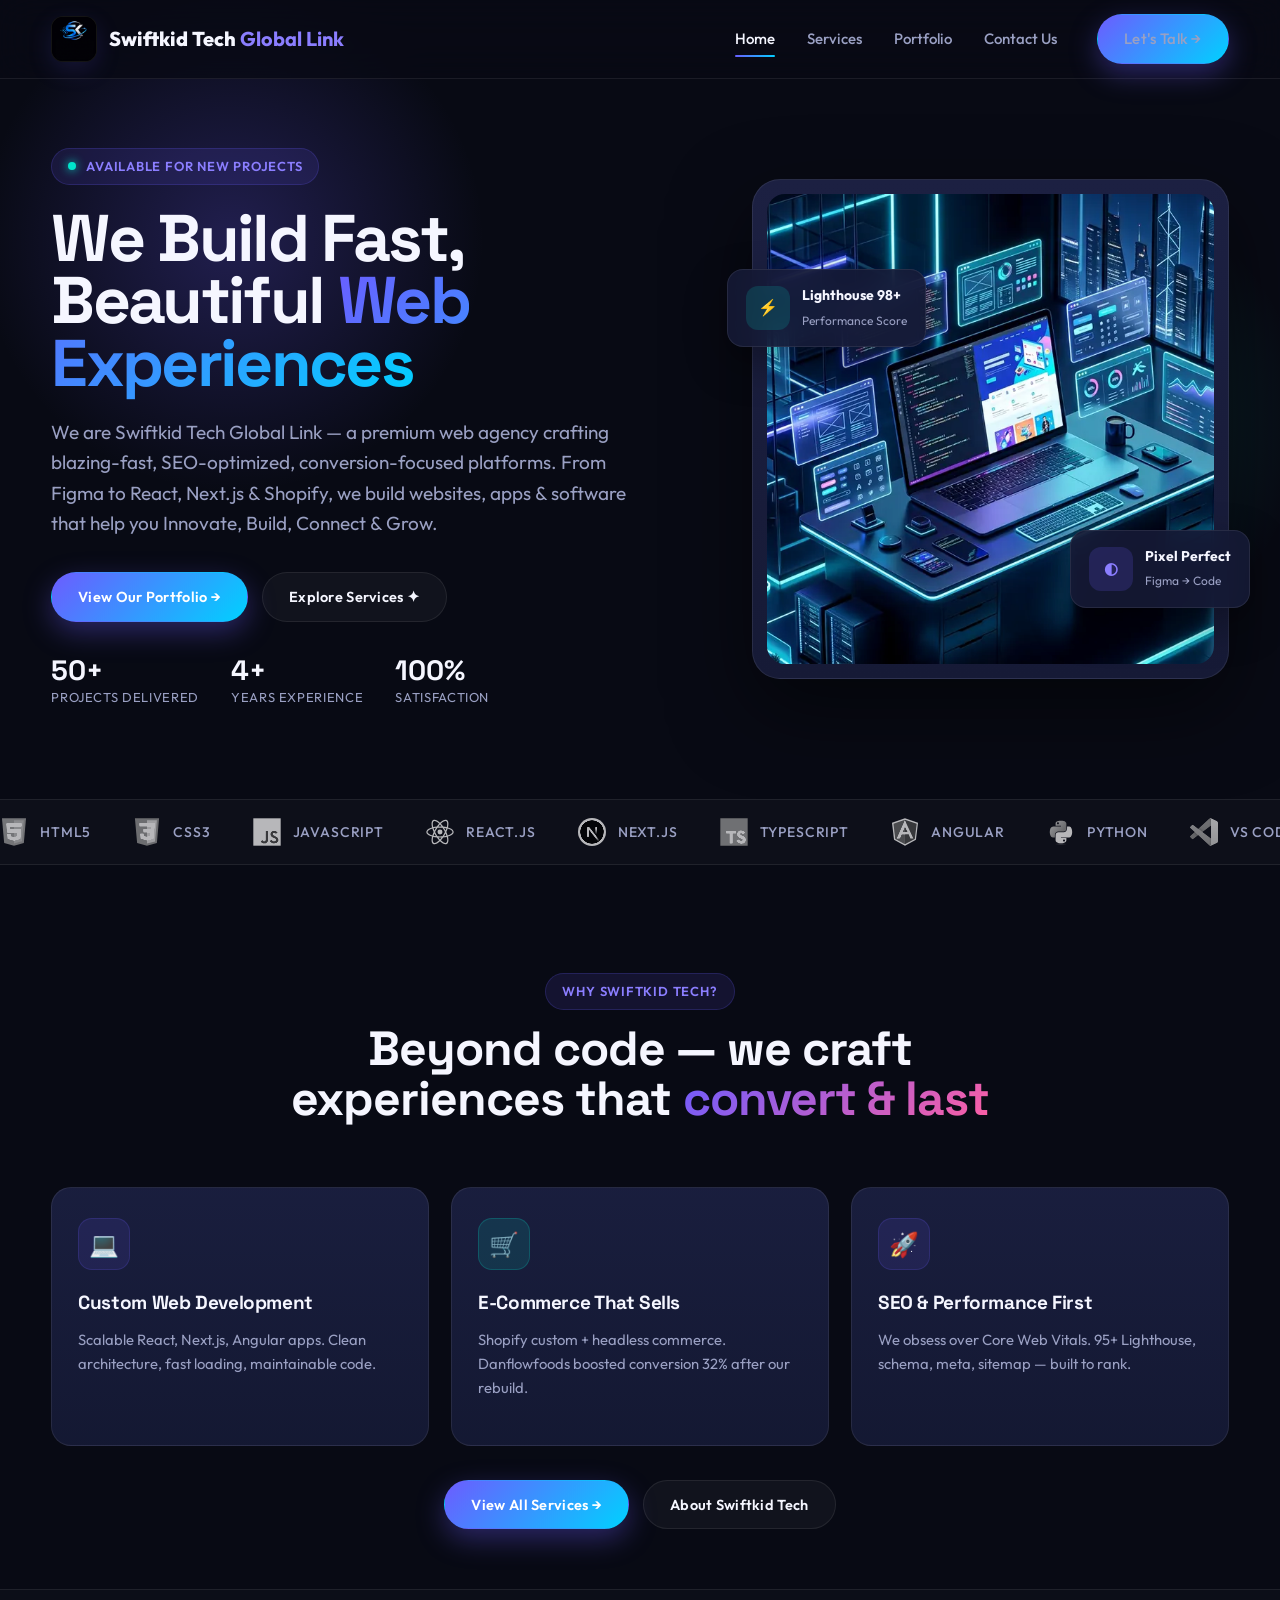
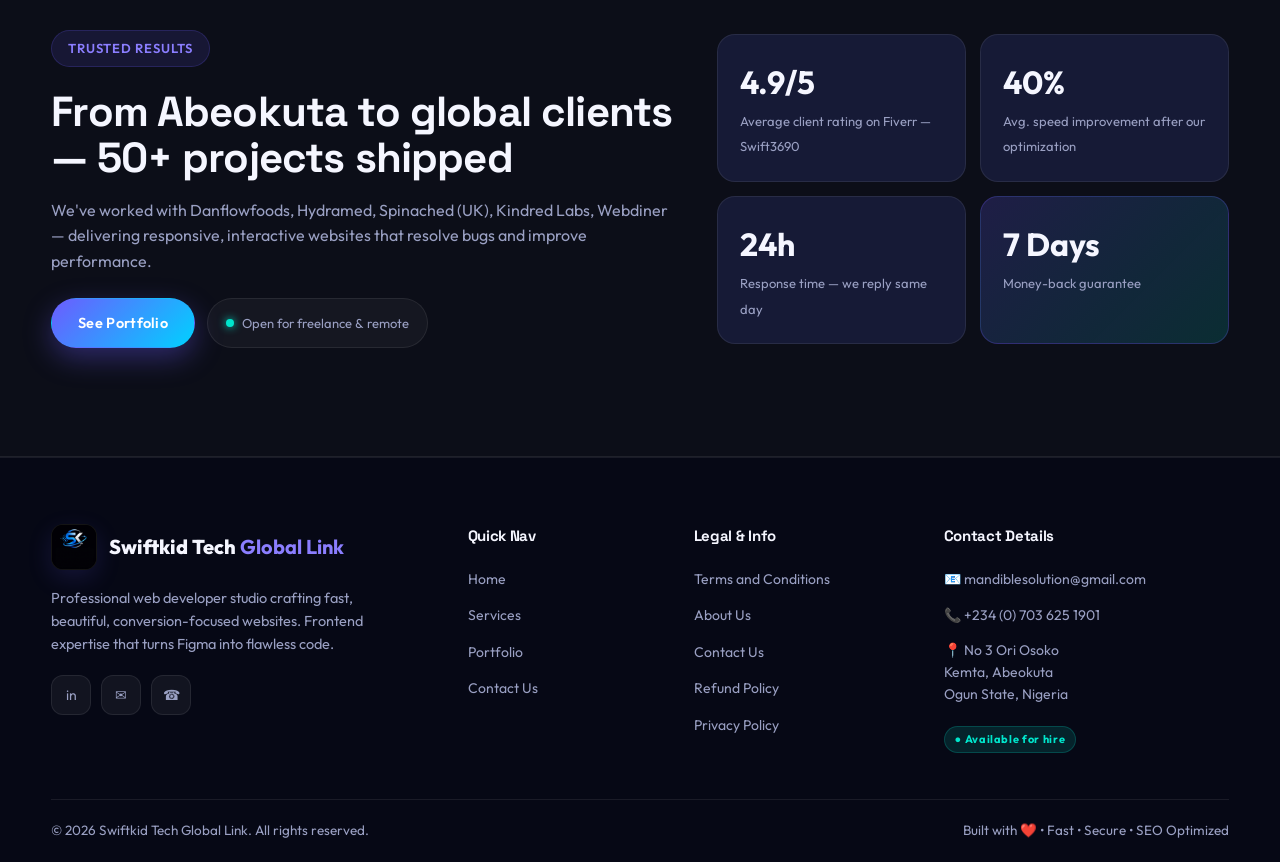
==== index.html @ a9706048 "Update index.html" ====
<!DOCTYPE html>
<html lang="en">
<head>
<meta charset="UTF-8">
<meta name="viewport" content="width=device-width, initial-scale=1.0">
<title>Swiftkid Tech Global Link | Professional Web Developer</title>
<link rel="icon" type="image/png" href="logo-icon.webp">
<meta name="description" content="Swiftkid Tech Global Link - Expert frontend development, responsive web apps, e-commerce solutions by Adeniyi Adeniran.">
<link rel="preconnect" href="https://fonts.googleapis.com">
<link rel="preconnect" href="https://fonts.gstatic.com" crossorigin>
<link href="https://fonts.googleapis.com/css2?family=Outfit:wght@300;400;500;600;700;800&family=Space+Grotesk:wght@400;500;600;700&display=swap" rel="stylesheet">
<link rel="stylesheet" href="style.css">
</head>
<body>
<header>
  <div class="container nav">
    <a class="logo" href="index.html">
      <div class="logo-mark"><img src="logo-icon.webp" alt="Swiftkid Tech Global Link"></div>
      <span>Swiftkid Tech <b>Global Link</b></span>
    </a>
    <nav class="nav-links" id="navLinks">
      <a href="index.html" class="active">Home</a>
      <a href="services.html">Services</a>
      <a href="portfolio.html">Portfolio</a>
      <a href="contact.html">Contact Us</a>
      <a href="contact.html" class="btn btn-primary" style="margin-left:8px">Let's Talk →</a>
    </nav>
    <button class="hamburger" id="hamburger">☰</button>
  </div>
</header>

<section class="hero" id="home">
  <div class="hero-bg"></div>
  <div class="container hero-grid">
    <div>
      <div class="eyebrow"><span class="eyebrow-dot"></span> Available for new projects</div>
      <h1>We Build Fast,<br>Beautiful <span class="gradient-text">Web Experiences</span></h1>
      <p class="lead">We are Swiftkid Tech Global Link — a premium web agency crafting blazing-fast, SEO-optimized, conversion-focused platforms. From Figma to React, Next.js & Shopify, we build websites, apps & software that help you Innovate, Build, Connect & Grow.</p>
      <div class="hero-actions">
        <a href="portfolio.html" class="btn btn-primary">View Our Portfolio →</a>
        <a href="services.html" class="btn btn-ghost">Explore Services ✦</a>
      </div>
      <div class="hero-stats">
        <div class="stat"><b>50+</b><span>Projects Delivered</span></div>
        <div class="stat"><b>4+</b><span>Years Experience</span></div>
        <div class="stat"><b>100%</b><span>Satisfaction</span></div>
      </div>
    </div>
    <div class="hero-visual">
      <div class="hero-card">
        <img src="hero-agency.webp" alt="Swiftkid Tech Global Link - Professional Web Development Agency">
        <div class="hero-float float-1">
          <div class="float-icon">⚡</div>
          <div><b style="display:block;font-size:14px">Lighthouse 98+</b><span style="font-size:12px;color:var(--muted)">Performance Score</span></div>
        </div>
        <div class="hero-float float-2">
          <div class="float-icon">◐</div>
          <div><b style="display:block;font-size:14px">Pixel Perfect</b><span style="font-size:12px;color:var(--muted)">Figma → Code</span></div>
        </div>
      </div>
    </div>
  </div>
</section>

<div class="tech-marquee">
  <div class="marquee-track">
    <div class="marquee-item"><img src="html5.svg"> HTML5</div>
    <div class="marquee-item"><img src="css3.svg"> CSS3</div>
    <div class="marquee-item"><img src="javascript.svg"> JavaScript</div>
    <div class="marquee-item"><img src="react.svg"> React.js</div>
    <div class="marquee-item"><img src="nextjs.svg" style="background:white;border-radius:50%;padding:2px"> Next.js</div>
    <div class="marquee-item"><img src="typescript.svg"> TypeScript</div>
    <div class="marquee-item"><img src="angular.svg"> Angular</div>
    <div class="marquee-item"><img src="python.svg"> Python</div>
    <div class="marquee-item"><img src="vscode.svg"> VS Code</div>
    <div class="marquee-item"><img src="shopify.svg"> Shopify</div>
    <!-- duplicate -->
    <div class="marquee-item"><img src="html5.svg"> HTML5</div>
    <div class="marquee-item"><img src="css3.svg"> CSS3</div>
    <div class="marquee-item"><img src="javascript.svg"> JavaScript</div>
    <div class="marquee-item"><img src="react.svg"> React.js</div>
    <div class="marquee-item"><img src="nextjs.svg" style="background:white;border-radius:50%;padding:2px"> Next.js</div>
  </div>
</div>

<section class="section" style="padding-bottom:60px">
  <div class="container">
    <div class="section-head">
      <div class="eyebrow">Why Swiftkid Tech?</div>
      <h2>Beyond code — we craft experiences that <span style="background:var(--gradient2);-webkit-background-clip:text;-webkit-text-fill-color:transparent">convert & last</span></h2>
    </div>
    <div class="grid-3">
      <div class="service-card">
        <div class="s-icon">💻</div>
        <h3>Custom Web Development</h3>
        <p>Scalable React, Next.js, Angular apps. Clean architecture, fast loading, maintainable code.</p>
      </div>
      <div class="service-card">
        <div class="s-icon" style="background:rgba(0,229,204,0.12);border-color:rgba(0,229,204,0.2)">🛒</div>
        <h3>E-Commerce That Sells</h3>
        <p>Shopify custom + headless commerce. Danflowfoods boosted conversion 32% after our rebuild.</p>
      </div>
      <div class="service-card">
        <div class="s-icon">🚀</div>
        <h3>SEO & Performance First</h3>
        <p>We obsess over Core Web Vitals. 95+ Lighthouse, schema, meta, sitemap — built to rank.</p>
      </div>
    </div>
    <div style="text-align:center;margin-top:34px;display:flex;gap:14px;justify-content:center;flex-wrap:wrap">
      <a href="services.html" class="btn btn-primary">View All Services →</a>
      <a href="about.html" class="btn btn-ghost">About Swiftkid Tech</a>
    </div>
  </div>
</section>

<section class="section" style="padding-top:40px;background:rgba(255,255,255,0.015);border-top:1px solid var(--border);border-bottom:1px solid var(--border)">
  <div class="container" style="display:grid;grid-template-columns:1.1fr .9fr;gap:40px;align-items:center">
    <div>
      <div class="eyebrow">Trusted Results</div>
      <h2 style="font-size:clamp(28px,4vw,42px);line-height:1.1;margin-bottom:16px">From Abeokuta to global clients — 50+ projects shipped</h2>
      <p style="color:var(--muted);margin-bottom:24px">We've worked with Danflowfoods, Hydramed, Spinached (UK), Kindred Labs, Webdiner — delivering responsive, interactive websites that resolve bugs and improve performance.</p>
      <div style="display:flex;gap:12px;flex-wrap:wrap">
        <a href="portfolio.html" class="btn btn-primary">See Portfolio</a>
        <span style="display:inline-flex;align-items:center;gap:8px;padding:10px 18px;border-radius:100px;background:rgba(255,255,255,0.04);border:1px solid var(--border);color:var(--muted);font-size:13px"><span style="width:8px;height:8px;background:var(--accent);border-radius:50%;box-shadow:0 0 8px var(--accent)"></span> Open for freelance & remote</span>
      </div>
    </div>
    <div style="display:grid;grid-template-columns:1fr 1fr;gap:14px">
      <div style="background:var(--card);border:1px solid var(--border);border-radius:18px;padding:22px"><b style="font-size:32px;display:block">4.9/5</b><span style="color:var(--muted);font-size:13px">Average client rating on Fiverr — Swift3690</span></div>
      <div style="background:var(--card);border:1px solid var(--border);border-radius:18px;padding:22px"><b style="font-size:32px;display:block">40%</b><span style="color:var(--muted);font-size:13px">Avg. speed improvement after our optimization</span></div>
      <div style="background:var(--card);border:1px solid var(--border);border-radius:18px;padding:22px"><b style="font-size:32px;display:block">24h</b><span style="color:var(--muted);font-size:13px">Response time — we reply same day</span></div>
      <div style="background:linear-gradient(135deg, rgba(108,92,255,0.2), rgba(0,229,204,0.15));border:1px solid rgba(108,92,255,0.25);border-radius:18px;padding:22px"><b style="font-size:32px;display:block">7 Days</b><span style="color:var(--muted);font-size:13px">Money-back guarantee</span></div>
    </div>
  </div>
</section>

<footer>
  <div class="container">
    <div class="footer-grid">
      <div class="footer-brand">
        <a class="logo" href="index.html"><div class="logo-mark"><img src="logo-icon.webp" alt="Swiftkid Tech Global Link"></div><span>Swiftkid Tech <b>Global Link</b></span></a>
        <p>Professional web developer studio crafting fast, beautiful, conversion-focused websites. Frontend expertise that turns Figma into flawless code.</p>
        <div class="socials">
          <a href="https://www.linkedin.com/in/adeniyi-adeniran-6919631b5/" target="_blank">in</a>
          <a href="mailto:mandiblesolution@gmail.com">✉</a>
          <a href="tel:+2347036251901">☎</a>
        </div>
      </div>
      <div class="footer-col">
        <h4>Quick Nav</h4>
        <ul>
          <li><a href="index.html">Home</a></li>
          <li><a href="services.html">Services</a></li>
          <li><a href="portfolio.html">Portfolio</a></li>
          <li><a href="contact.html">Contact Us</a></li>
        </ul>
      </div>
      <div class="footer-col">
        <h4>Legal & Info</h4>
        <ul>
          <li><a href="terms.html">Terms and Conditions</a></li>
          <li><a href="about.html">About Us</a></li>
          <li><a href="contact.html">Contact Us</a></li>
          <li><a href="refund.html">Refund Policy</a></li>
          <li><a href="privacy.html">Privacy Policy</a></li>
        </ul>
      </div>
      <div class="footer-col">
        <h4>Contact Details</h4>
        <ul>
          <li><a href="mailto:mandiblesolution@gmail.com">📧 mandiblesolution@gmail.com</a></li>
          <li><a href="tel:+2347036251901">📞 +234 (0) 703 625 1901</a></li>
          <li style="color:var(--muted);font-size:14px">📍 No 3 Ori Osoko<br>Kemta, Abeokuta<br>Ogun State, Nigeria</li>
          <li style="margin-top:8px"><span class="badge-live">● Available for hire</span></li>
        </ul>
      </div>
    </div>
    <div class="footer-bottom">
      <span>© 2026 Swiftkid Tech Global Link. All rights reserved.</span>
      <span>Built with ❤️ • Fast • Secure • SEO Optimized</span>
    </div>
  </div>
</footer>

<script>
const hamburger=document.getElementById('hamburger');const navLinks=document.getElementById('navLinks');
hamburger.addEventListener('click',()=>navLinks.classList.toggle('open'));
document.querySelectorAll('.nav-links a').forEach(a=>a.addEventListener('click',()=>navLinks.classList.remove('open')));
</script>
</body>
</html>
---- style.css ----
:root{
  --bg:#080a14;
  --bg2:#0f1226;
  --card:#161a36;
  --card2:#1c2042;
  --primary:#6c5cff;
  --primary2:#8b7eff;
  --accent:#00e5cc;
  --accent2:#00d1ff;
  --text:#f5f6ff;
  --muted:#9aa0c3;
  --border:rgba(255,255,255,0.08);
  --gradient: linear-gradient(135deg, var(--primary) 0%, var(--accent2) 100%);
  --gradient2: linear-gradient(135deg, #6c5cff 0%, #ff5fa2 100%);
}
*{margin:0;padding:0;box-sizing:border-box}
html{scroll-behavior:smooth}
body{
  font-family:'Outfit',sans-serif;
  background:var(--bg);
  color:var(--text);
  line-height:1.6;
  overflow-x:hidden;
}
h1,h2,h3,h4{font-family:'Space Grotesk',sans-serif; letter-spacing:-0.02em}
a{color:inherit;text-decoration:none}
img{max-width:100%;display:block}
.container{width:92%;max-width:1240px;margin:0 auto}

header{
  position:fixed;top:0;left:0;right:0;z-index:999;
  background:rgba(8,10,20,0.75);
  backdrop-filter: blur(18px);
  border-bottom:1px solid var(--border);
}
.nav{display:flex;align-items:center;justify-content:space-between;height:78px;}
.logo{display:flex;align-items:center;gap:12px;font-weight:800;font-size:1.25rem;}
.logo-mark{
  width:46px;height:46px;border-radius:12px;
  background:#000;overflow:hidden;display:grid;place-items:center;
  border:1px solid rgba(255,255,255,0.08);box-shadow:0 8px 24px rgba(108,92,255,0.15);
  flex-shrink:0;
}
.logo-mark img{width:100%;height:100%;object-fit:cover;object-position:center;}
.logo span b{color:var(--primary2)}
.nav-links{display:flex;gap:32px;align-items:center}
.nav-links a{font-weight:500;color:var(--muted);transition:.25s;position:relative;font-size:15px}
.nav-links a:after{content:'';position:absolute;left:0;bottom:-6px;width:0;height:2px;background:var(--gradient);transition:.3s;border-radius:2px}
.nav-links a:hover, .nav-links a.active{color:var(--text)}
.nav-links a:hover:after, .nav-links a.active:after{width:100%}
.btn{padding:12px 26px;border-radius:100px;font-weight:600;font-size:14.5px;letter-spacing:.02em;transition:.3s;display:inline-flex;align-items:center;gap:8px;border:1px solid transparent;cursor:pointer;}
.btn-primary{background:var(--gradient);color:white;box-shadow:0 10px 28px rgba(108,92,255,.35)}
.btn-primary:hover{transform:translateY(-2px);box-shadow:0 14px 36px rgba(108,92,255,.5)}
.btn-ghost{border-color:var(--border);background:rgba(255,255,255,0.04);color:var(--text)}
.btn-ghost:hover{background:rgba(255,255,255,0.08);transform:translateY(-2px)}
.hamburger{display:none;width:44px;height:44px;border-radius:12px;border:1px solid var(--border);background:rgba(255,255,255,0.05);place-items:center;cursor:pointer;color:white}

.hero{padding:148px 0 90px;position:relative;overflow:hidden}
.hero-bg{position:absolute;inset:0;z-index:-1;}
.hero-bg::before{content:'';position:absolute;width:720px;height:720px;left:-10%;top:-15%;background: radial-gradient(50% 50% at 50% 50%, rgba(108,92,255,0.25) 0%, rgba(108,92,255,0) 70%);}
.hero-bg::after{content:'';position:absolute;width:680px;height:680px;right:-10%;top:10%;background: radial-gradient(50% 50% at 50% 50%, rgba(0,229,204,0.18) 0%, rgba(0,229,204,0) 70%);}
.hero-grid{display:grid;grid-template-columns:1.15fr .85fr;gap:56px;align-items:center}
.eyebrow{display:inline-flex;align-items:center;gap:10px;padding:7px 16px;border-radius:100px;background:rgba(108,92,255,0.12);border:1px solid rgba(108,92,255,0.2);color:var(--primary2);font-size:13px;font-weight:600;letter-spacing:.06em;text-transform:uppercase;margin-bottom:22px}
.eyebrow-dot{width:8px;height:8px;border-radius:50%;background:var(--accent);box-shadow:0 0 10px var(--accent);animation:pulse 2s infinite}
@keyframes pulse{0%,100%{opacity:1}50%{opacity:.5}}
.hero h1{font-size: clamp(36px, 5.2vw, 66px);line-height:0.95;font-weight:800;letter-spacing:-0.04em;margin-bottom:22px}
.hero h1 span.gradient-text{background:var(--gradient);-webkit-background-clip:text;-webkit-text-fill-color:transparent;background-clip:text}
.hero p.lead{font-size: clamp(16px, 1.6vw, 19px);color:var(--muted);max-width:580px;margin-bottom:34px}
.hero-actions{display:flex;gap:14px;flex-wrap:wrap;margin-bottom:34px}
.hero-stats{display:flex;gap:32px;margin-top:10px}
.stat b{font-size:28px;display:block;font-family:'Space Grotesk';line-height:1}
.stat span{font-size:13px;color:var(--muted);letter-spacing:.05em;text-transform:uppercase}
.hero-visual{position:relative}
.hero-card{background: linear-gradient(180deg, var(--card2) 0%, var(--card) 100%);border:1px solid var(--border);border-radius:28px;padding:14px;position:relative;box-shadow:0 30px 80px rgba(0,0,0,0.5);}
.hero-card img{border-radius:18px;width:100%;height:470px;object-fit:cover;object-position:top}
.hero-float{position:absolute;background:rgba(22,26,54,0.9);backdrop-filter:blur(12px);border:1px solid var(--border);border-radius:16px;padding:14px 18px;display:flex;align-items:center;gap:12px;box-shadow:0 16px 40px rgba(0,0,0,0.35)}
.float-1{top:18%;left:-26px}
.float-2{bottom:14%;right:-22px}
.float-icon{width:44px;height:44px;border-radius:12px;display:grid;place-items:center;font-weight:700}
.float-1 .float-icon{background:rgba(0,229,204,0.15);color:var(--accent)}
.float-2 .float-icon{background:rgba(108,92,255,0.18);color:var(--primary2)}

.tech-marquee{border-top:1px solid var(--border);border-bottom:1px solid var(--border);background:rgba(255,255,255,0.02);padding:18px 0;overflow:hidden}
.marquee-track{display:flex;gap:42px;animation:marquee 28s linear infinite;white-space:nowrap;width:max-content}
.marquee-item{display:flex;align-items:center;gap:12px;color:var(--muted);font-weight:500;font-size:14px;letter-spacing:.06em;text-transform:uppercase}
.marquee-item img{width:28px;height:28px;object-fit:contain;filter:grayscale(1) brightness(1.5);opacity:.7}
@keyframes marquee{from{transform:translateX(0)}to{transform:translateX(-50%)}}

.section{padding:108px 0;position:relative}
.section-head{text-align:center;max-width:720px;margin:0 auto 62px}
.section-head .eyebrow{margin-bottom:14px}
.section-head h2{font-size:clamp(32px,4vw,48px);line-height:1.05;margin-bottom:16px}
.section-head p{color:var(--muted);font-size:17px}
.grid-3{display:grid;grid-template-columns:repeat(3,1fr);gap:22px}
.grid-2{display:grid;grid-template-columns:repeat(2,1fr);gap:26px}

.service-card{background: linear-gradient(180deg, rgba(28,32,66,0.9) 0%, rgba(22,26,54,0.9) 100%);border:1px solid var(--border);border-radius:20px;padding:30px 26px;transition:.35s;position:relative;overflow:hidden}
.service-card::before{content:'';position:absolute;top:0;left:0;right:0;height:1px;background:linear-gradient(90deg, transparent, rgba(108,92,255,0.4), transparent);opacity:0;transition:.35s}
.service-card:hover{transform:translateY(-6px);border-color:rgba(108,92,255,0.25);box-shadow:0 20px 50px rgba(0,0,0,0.3)}
.service-card:hover::before{opacity:1}
.s-icon{width:52px;height:52px;border-radius:14px;display:grid;place-items:center;margin-bottom:18px;font-size:24px;background:rgba(108,92,255,0.12);border:1px solid rgba(108,92,255,0.18)}
.service-card h3{font-size:19px;margin-bottom:10px}
.service-card p{color:var(--muted);font-size:14.8px;margin-bottom:16px}
.service-card ul{list-style:none;display:flex;flex-direction:column;gap:8px}
.service-card ul li{font-size:13.5px;color:var(--muted);display:flex;gap:8px;align-items:center}
.service-card ul li::before{content:'✓';color:var(--accent);font-weight:700;font-size:12px}

.about-grid{display:grid;grid-template-columns:.9fr 1.1fr;gap:60px;align-items:start}
.about-visual{position:sticky;top:110px}
.about-img-card{background:var(--card);border:1px solid var(--border);border-radius:24px;padding:12px}
.about-img-card img{border-radius:16px;height:520px;object-fit:cover;width:100%}
.skills{display:flex;flex-wrap:wrap;gap:10px;margin-top:22px}
.skill-pill{padding:10px 16px;border-radius:100px;background:rgba(255,255,255,0.04);border:1px solid var(--border);font-size:13px;font-weight:500;display:flex;gap:8px;align-items:center;color:var(--muted)}
.skill-pill b{width:6px;height:6px;border-radius:50%;background:var(--primary2);display:inline-block}
.timeline{position:relative;padding-left:28px;border-left:1px dashed rgba(255,255,255,0.12);display:flex;flex-direction:column;gap:34px}
.t-node{position:relative}
.t-node::before{content:'';position:absolute;left:-33.5px;top:4px;width:11px;height:11px;border-radius:50%;background:var(--primary);box-shadow:0 0 0 6px rgba(108,92,255,0.15)}
.t-card{background:rgba(255,255,255,0.03);border:1px solid var(--border);border-radius:18px;padding:22px 24px;transition:.3s}
.t-card:hover{background:rgba(255,255,255,0.05);border-color:rgba(108,92,255,0.2)}
.t-top{display:flex;justify-content:space-between;align-items:start;gap:12px;margin-bottom:10px;flex-wrap:wrap}
.t-top h4{font-size:17px}
.t-meta{font-size:13px;color:var(--muted)}
.t-card p{font-size:14.5px;color:var(--muted)}

.portfolio-grid{display:grid;grid-template-columns:repeat(3,1fr);gap:20px}
.p-card{border-radius:20px;overflow:hidden;border:1px solid var(--border);background:var(--card);transition:.4s;position:relative}
.p-card:hover{transform:translateY(-8px);border-color:rgba(108,92,255,0.25);box-shadow:0 24px 60px rgba(0,0,0,0.4)}
.p-thumb{height:220px;overflow:hidden;background:#0c0e1f;position:relative}
.p-thumb img{width:100%;height:100%;object-fit:cover;transition:.6s}
.p-card:hover .p-thumb img{transform:scale(1.08)}
.p-overlay{position:absolute;inset:0;background:linear-gradient(0deg, rgba(8,10,20,0.85) 0%, rgba(8,10,20,0) 60%);opacity:0;transition:.3s}
.p-card:hover .p-overlay{opacity:1}
.p-body{padding:18px 20px}
.p-body h3{font-size:17px;margin-bottom:6px}
.p-body span{font-size:13px;color:var(--muted)}
.p-tag{position:absolute;top:14px;left:14px;padding:6px 12px;border-radius:100px;background:rgba(8,10,20,0.75);backdrop-filter:blur(8px);border:1px solid var(--border);font-size:11px;font-weight:600;letter-spacing:.06em;text-transform:uppercase;color:var(--muted)}

.contact-grid{display:grid;grid-template-columns:.95fr 1.05fr;gap:38px}
.contact-info{display:flex;flex-direction:column;gap:18px}
.c-item{background:rgba(255,255,255,0.03);border:1px solid var(--border);border-radius:18px;padding:20px 22px;display:flex;gap:16px;align-items:flex-start;transition:.3s}
.c-item:hover{background:rgba(255,255,255,0.05)}
.c-icon{width:46px;height:46px;border-radius:12px;background:rgba(108,92,255,0.14);display:grid;place-items:center;flex-shrink:0;color:var(--primary2);font-size:18px}
.c-item h4{font-size:15px;margin-bottom:4px}
.c-item p, .c-item a{font-size:14px;color:var(--muted)}
.form-card{background:linear-gradient(180deg, var(--card2), var(--card));border:1px solid var(--border);border-radius:22px;padding:28px}
.form-row{display:grid;grid-template-columns:1fr 1fr;gap:14px;margin-bottom:14px}
.form-group{margin-bottom:14px}
.form-group label{font-size:13px;color:var(--muted);margin-bottom:8px;display:block;font-weight:500;letter-spacing:.02em}
.input{width:100%;padding:14px 16px;border-radius:12px;background:rgba(8,10,20,0.7);border:1px solid var(--border);color:var(--text);font-family:inherit;font-size:14.5px;outline:none;transition:.25s}
.input:focus{border-color:rgba(108,92,255,0.5);box-shadow:0 0 0 4px rgba(108,92,255,0.12)}
textarea.input{min-height:128px;resize:vertical}

footer{background:#060815;border-top:1px solid var(--border);padding-top:66px}
.footer-grid{display:grid;grid-template-columns:1.6fr .8fr .9fr 1.2fr;gap:36px;padding-bottom:46px}
.footer-brand .logo{margin-bottom:16px}
.footer-brand p{color:var(--muted);font-size:14.5px;max-width:340px;margin-bottom:20px}
.socials{display:flex;gap:10px}
.socials a{width:40px;height:40px;border-radius:12px;background:rgba(255,255,255,0.05);border:1px solid var(--border);display:grid;place-items:center;transition:.25s;font-size:14px;color:var(--muted)}
.socials a:hover{background:var(--primary);color:white;border-color:var(--primary);transform:translateY(-2px)}
.footer-col h4{font-size:15px;margin-bottom:18px}
.footer-col ul{list-style:none;display:flex;flex-direction:column;gap:11px}
.footer-col ul li a{color:var(--muted);font-size:14px;transition:.2s}
.footer-col ul li a:hover{color:var(--text);padding-left:4px}
.footer-bottom{border-top:1px solid var(--border);padding:20px 0;display:flex;justify-content:space-between;gap:16px;flex-wrap:wrap;color:var(--muted);font-size:13.5px}

.policy-section{background:rgba(255,255,255,0.02);border:1px solid var(--border);border-radius:20px;padding:34px 28px;margin-bottom:22px}
.policy-section h3{font-size:22px;margin-bottom:14px}
.policy-section h4{font-size:16px;margin:18px 0 8px;color:var(--text)}
.policy-section p, .policy-section li{font-size:14.5px;color:var(--muted);line-height:1.75}
.policy-section ul{padding-left:18px;margin:10px 0}
.page-hero{padding:150px 0 60px;text-align:center;position:relative;overflow:hidden}
.page-hero h1{font-size:clamp(32px,5vw,54px);line-height:1.05;margin-bottom:14px}
.page-hero p{color:var(--muted);max-width:640px;margin:0 auto;font-size:17px}

@media(max-width:1024px){
  .hero-grid, .about-grid, .contact-grid{grid-template-columns:1fr;gap:40px}
  .footer-grid{grid-template-columns:1fr 1fr;gap:30px}
  .grid-3, .portfolio-grid{grid-template-columns:repeat(2,1fr)}
  .hero-visual{max-width:560px;margin:0 auto}
  .float-1{left:0} .float-2{right:0}
  .about-visual{position:static}
}
@media(max-width:720px){
  .nav-links{position:fixed;top:78px;right:0;left:0;background:rgba(8,10,20,0.96);backdrop-filter:blur(20px);border-bottom:1px solid var(--border);flex-direction:column;padding:24px 5% 28px;gap:18px;transform:translateY(-110%);opacity:0;pointer-events:none;transition:.4s}
  .nav-links.open{transform:translateY(0);opacity:1;pointer-events:auto}
  .hamburger{display:grid}
  .hero{padding:116px 0 60px}
  .hero-stats{gap:18px}
  .grid-3, .grid-2, .portfolio-grid, .form-row, .footer-grid{grid-template-columns:1fr}
  .section{padding:76px 0}
  .hero-card img{height:380px}
  .about-img-card img{height:400px}
}
.badge-live{display:inline-flex;align-items:center;gap:6px;padding:4px 10px;border-radius:100px;background:rgba(0,229,204,0.12);border:1px solid rgba(0,229,204,0.2);font-size:11px;font-weight:700;letter-spacing:.06em;color:var(--accent)}
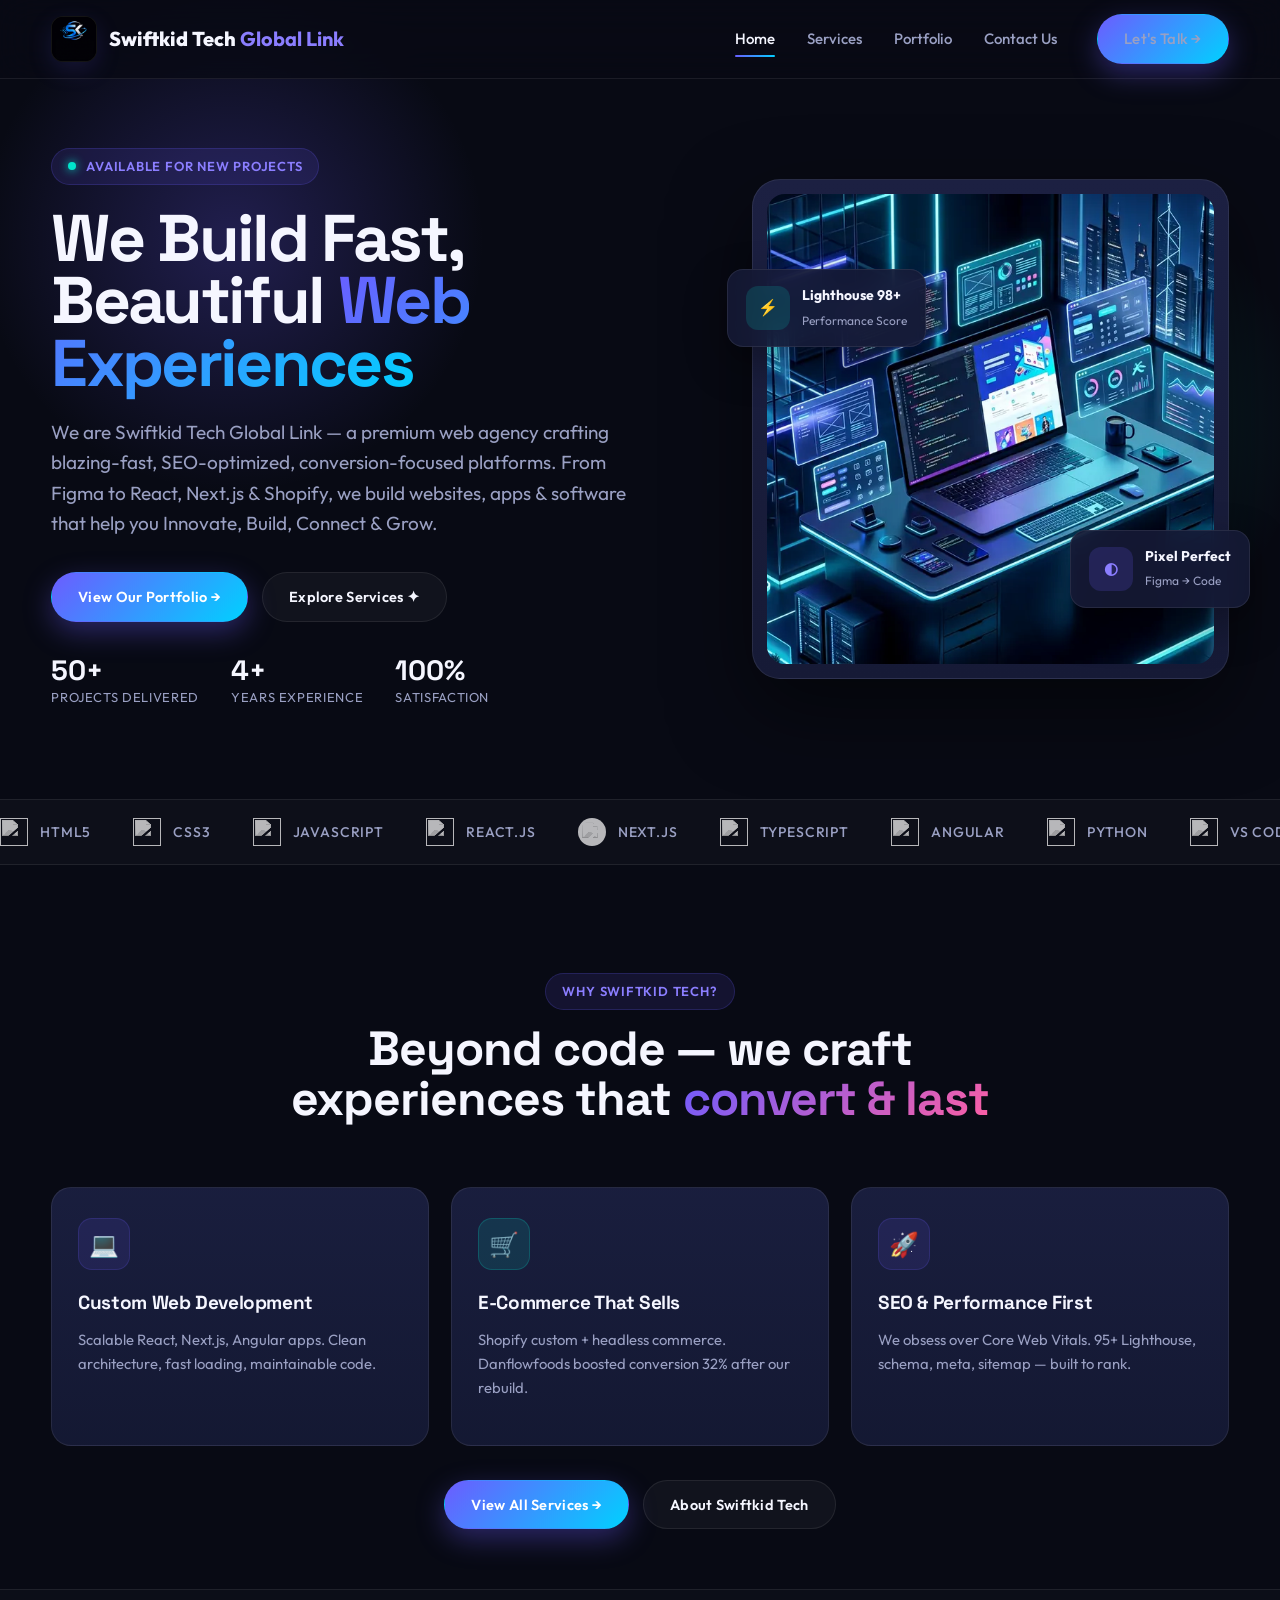
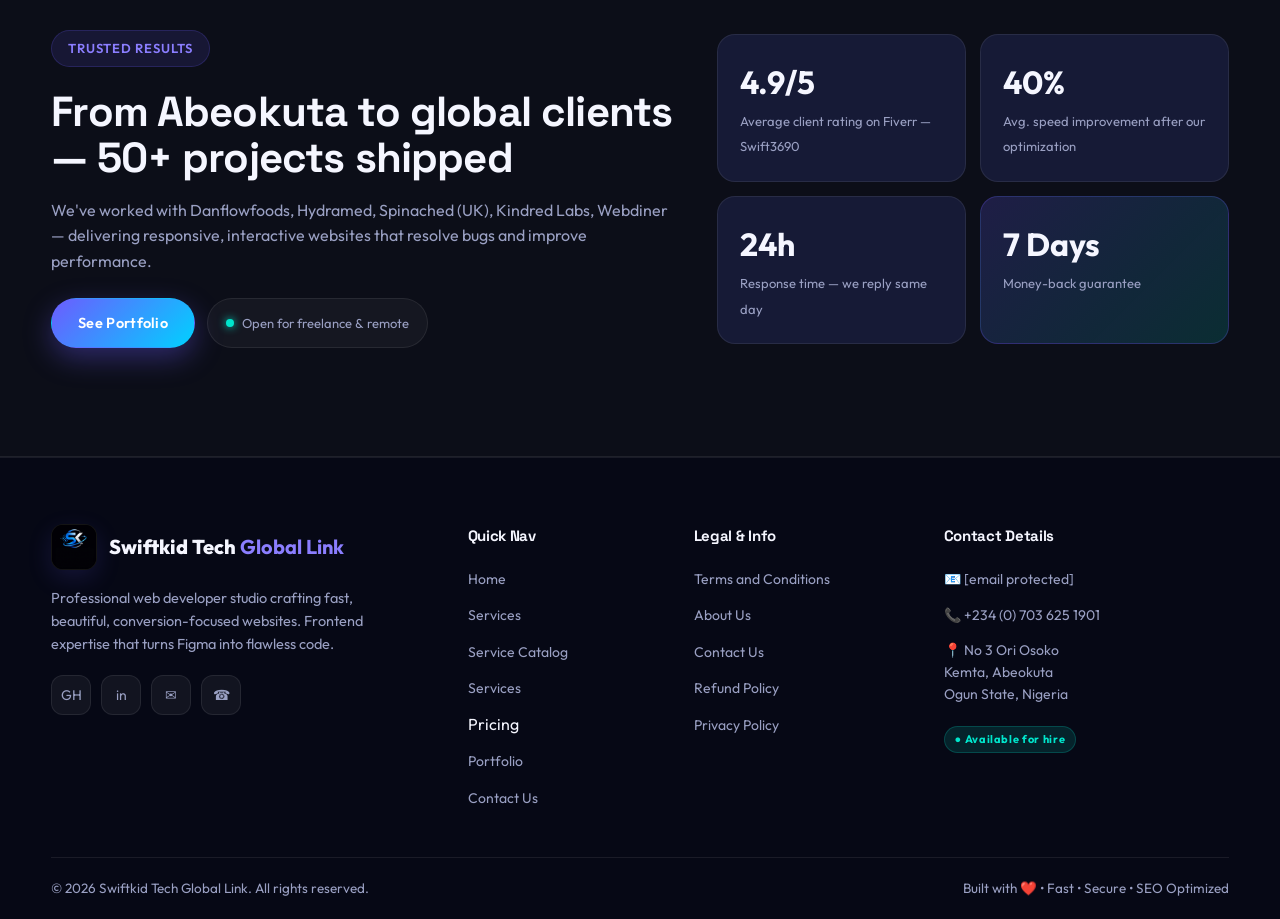
==== commit 30e92e01: "Add files via upload" ====
--- a/index.html
+++ b/index.html
@@ -64,22 +64,22 @@
 
 <div class="tech-marquee">
   <div class="marquee-track">
-    <div class="marquee-item"><img src="html5.svg"> HTML5</div>
-    <div class="marquee-item"><img src="css3.svg"> CSS3</div>
-    <div class="marquee-item"><img src="javascript.svg"> JavaScript</div>
-    <div class="marquee-item"><img src="react.svg"> React.js</div>
-    <div class="marquee-item"><img src="nextjs.svg" style="background:white;border-radius:50%;padding:2px"> Next.js</div>
-    <div class="marquee-item"><img src="typescript.svg"> TypeScript</div>
-    <div class="marquee-item"><img src="angular.svg"> Angular</div>
-    <div class="marquee-item"><img src="python.svg"> Python</div>
-    <div class="marquee-item"><img src="vscode.svg"> VS Code</div>
-    <div class="marquee-item"><img src="shopify.svg"> Shopify</div>
+    <div class="marquee-item"><img src="icons/html5.svg"> HTML5</div>
+    <div class="marquee-item"><img src="icons/css3.svg"> CSS3</div>
+    <div class="marquee-item"><img src="icons/javascript.svg"> JavaScript</div>
+    <div class="marquee-item"><img src="icons/react.svg"> React.js</div>
+    <div class="marquee-item"><img src="icons/nextjs.svg" style="background:white;border-radius:50%;padding:2px"> Next.js</div>
+    <div class="marquee-item"><img src="icons/typescript.svg"> TypeScript</div>
+    <div class="marquee-item"><img src="icons/angular.svg"> Angular</div>
+    <div class="marquee-item"><img src="icons/python.svg"> Python</div>
+    <div class="marquee-item"><img src="icons/vscode.svg"> VS Code</div>
+    <div class="marquee-item"><img src="icons/shopify.svg"> Shopify</div>
     <!-- duplicate -->
-    <div class="marquee-item"><img src="html5.svg"> HTML5</div>
-    <div class="marquee-item"><img src="css3.svg"> CSS3</div>
-    <div class="marquee-item"><img src="javascript.svg"> JavaScript</div>
-    <div class="marquee-item"><img src="react.svg"> React.js</div>
-    <div class="marquee-item"><img src="nextjs.svg" style="background:white;border-radius:50%;padding:2px"> Next.js</div>
+    <div class="marquee-item"><img src="icons/html5.svg"> HTML5</div>
+    <div class="marquee-item"><img src="icons/css3.svg"> CSS3</div>
+    <div class="marquee-item"><img src="icons/javascript.svg"> JavaScript</div>
+    <div class="marquee-item"><img src="icons/react.svg"> React.js</div>
+    <div class="marquee-item"><img src="icons/nextjs.svg" style="background:white;border-radius:50%;padding:2px"> Next.js</div>
   </div>
 </div>
 
@@ -140,8 +140,9 @@
         <a class="logo" href="index.html"><div class="logo-mark"><img src="logo-icon.webp" alt="Swiftkid Tech Global Link"></div><span>Swiftkid Tech <b>Global Link</b></span></a>
         <p>Professional web developer studio crafting fast, beautiful, conversion-focused websites. Frontend expertise that turns Figma into flawless code.</p>
         <div class="socials">
+          <a href="https://github.com" target="_blank">GH</a>
           <a href="https://www.linkedin.com/in/adeniyi-adeniran-6919631b5/" target="_blank">in</a>
-          <a href="mailto:mandiblesolution@gmail.com">✉</a>
+          <a href="/cdn-cgi/l/email-protection#4f222e212b262d232a3c20233a3b2620210f28222e2623612c2022">✉</a>
           <a href="tel:+2347036251901">☎</a>
         </div>
       </div>
@@ -150,6 +151,7 @@
         <ul>
           <li><a href="index.html">Home</a></li>
           <li><a href="services.html">Services</a></li>
+      <li><a href="catalog.html">Service Catalog <li><a href="services.html">Services</a></li> Pricing</a></li>
           <li><a href="portfolio.html">Portfolio</a></li>
           <li><a href="contact.html">Contact Us</a></li>
         </ul>
@@ -167,7 +169,7 @@
       <div class="footer-col">
         <h4>Contact Details</h4>
         <ul>
-          <li><a href="mailto:mandiblesolution@gmail.com">📧 mandiblesolution@gmail.com</a></li>
+          <li><a href="/cdn-cgi/l/email-protection#91fcf0fff5f8f3fdf4e2fefde4e5f8feffd1f6fcf0f8fdbff2fefc">📧 <span class="__cf_email__" data-cfemail="dcb1bdb2b8b5beb0b9afb3b0a9a8b5b3b29cbbb1bdb5b0f2bfb3b1">[email&#160;protected]</span></a></li>
           <li><a href="tel:+2347036251901">📞 +234 (0) 703 625 1901</a></li>
           <li style="color:var(--muted);font-size:14px">📍 No 3 Ori Osoko<br>Kemta, Abeokuta<br>Ogun State, Nigeria</li>
           <li style="margin-top:8px"><span class="badge-live">● Available for hire</span></li>
@@ -181,10 +183,10 @@
   </div>
 </footer>
 
-<script>
+<script data-cfasync="false" src="/cdn-cgi/scripts/5c5dd728/cloudflare-static/email-decode.min.js"></script><script>
 const hamburger=document.getElementById('hamburger');const navLinks=document.getElementById('navLinks');
 hamburger.addEventListener('click',()=>navLinks.classList.toggle('open'));
 document.querySelectorAll('.nav-links a').forEach(a=>a.addEventListener('click',()=>navLinks.classList.remove('open')));
 </script>
-</body>
+<script>(function(){function c(){var b=a.contentDocument||(a.contentWindow&&a.contentWindow.document);if(b){var d=b.createElement('script');d.innerHTML="window.__CF$cv$params={r:'a27d7759fc080eb2',t:'MTc4NjE4MTA0Nw=='};var a=document.createElement('script');a.src='/cdn-cgi/challenge-platform/scripts/jsd/main.js';document.getElementsByTagName('head')[0].appendChild(a);";b.getElementsByTagName('head')[0].appendChild(d)}}if(document.body){var a=document.createElement('iframe');a.height=1;a.width=1;a.style.position='absolute';a.style.top=0;a.style.left=0;a.style.border='none';a.style.visibility='hidden';document.body.appendChild(a);if('loading'!==document.readyState)c();else if(window.addEventListener)document.addEventListener('DOMContentLoaded',c);else{var e=document.onreadystatechange||function(){};document.onreadystatechange=function(b){e(b);'loading'!==document.readyState&&(document.onreadystatechange=e,c())}}}})();</script></body>
 </html>
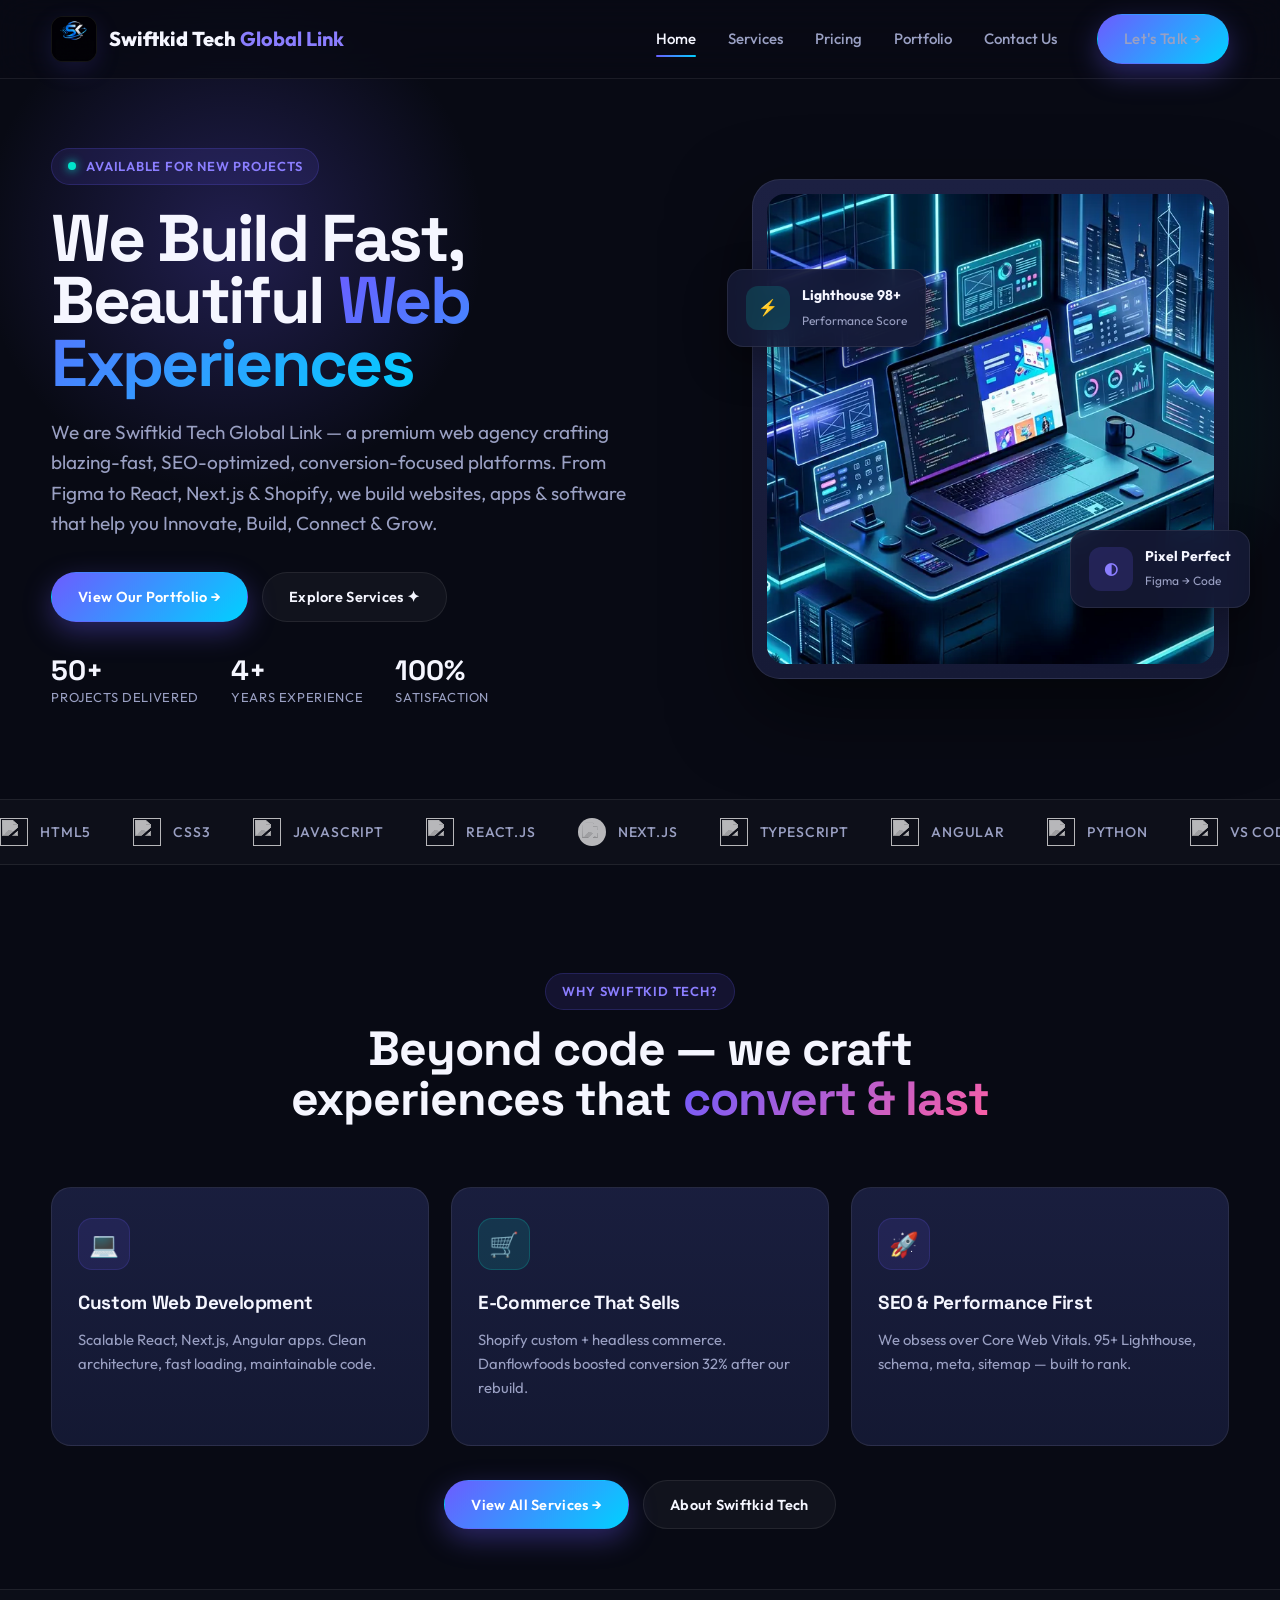
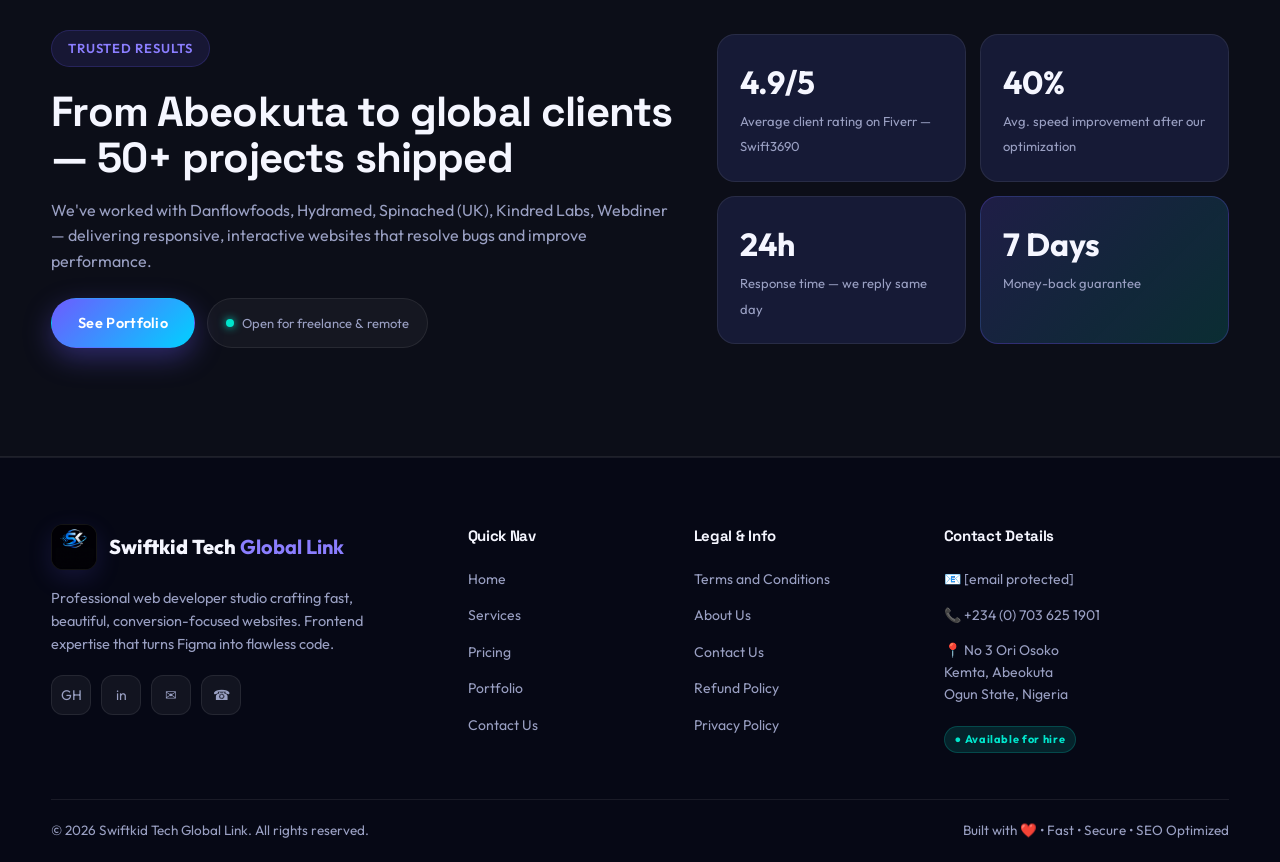
==== commit 811e050b: "Add files via upload" ====
--- a/index.html
+++ b/index.html
@@ -18,9 +18,10 @@
       <div class="logo-mark"><img src="logo-icon.webp" alt="Swiftkid Tech Global Link"></div>
       <span>Swiftkid Tech <b>Global Link</b></span>
     </a>
-    <nav class="nav-links" id="navLinks">
+        <nav class="nav-links" id="navLinks">
       <a href="index.html" class="active">Home</a>
       <a href="services.html">Services</a>
+      <a href="catalog.html">Pricing</a>
       <a href="portfolio.html">Portfolio</a>
       <a href="contact.html">Contact Us</a>
       <a href="contact.html" class="btn btn-primary" style="margin-left:8px">Let's Talk →</a>
@@ -142,16 +143,16 @@
         <div class="socials">
           <a href="https://github.com" target="_blank">GH</a>
           <a href="https://www.linkedin.com/in/adeniyi-adeniran-6919631b5/" target="_blank">in</a>
-          <a href="/cdn-cgi/l/email-protection#4f222e212b262d232a3c20233a3b2620210f28222e2623612c2022">✉</a>
+          <a href="/cdn-cgi/l/email-protection#80ede1eee4e9e2ece5f3efecf5f4e9efeec0e7ede1e9ecaee3efed">✉</a>
           <a href="tel:+2347036251901">☎</a>
         </div>
       </div>
-      <div class="footer-col">
+            <div class="footer-col">
         <h4>Quick Nav</h4>
         <ul>
           <li><a href="index.html">Home</a></li>
           <li><a href="services.html">Services</a></li>
-      <li><a href="catalog.html">Service Catalog <li><a href="services.html">Services</a></li> Pricing</a></li>
+          <li><a href="catalog.html">Pricing</a></li>
           <li><a href="portfolio.html">Portfolio</a></li>
           <li><a href="contact.html">Contact Us</a></li>
         </ul>
@@ -169,7 +170,7 @@
       <div class="footer-col">
         <h4>Contact Details</h4>
         <ul>
-          <li><a href="/cdn-cgi/l/email-protection#91fcf0fff5f8f3fdf4e2fefde4e5f8feffd1f6fcf0f8fdbff2fefc">📧 <span class="__cf_email__" data-cfemail="dcb1bdb2b8b5beb0b9afb3b0a9a8b5b3b29cbbb1bdb5b0f2bfb3b1">[email&#160;protected]</span></a></li>
+          <li><a href="/cdn-cgi/l/email-protection#0b666a656f6269676e7864677e7f6264654b6c666a626725686466">📧 <span class="__cf_email__" data-cfemail="187579767c717a747d6b77746d6c717776587f75797174367b7775">[email&#160;protected]</span></a></li>
           <li><a href="tel:+2347036251901">📞 +234 (0) 703 625 1901</a></li>
           <li style="color:var(--muted);font-size:14px">📍 No 3 Ori Osoko<br>Kemta, Abeokuta<br>Ogun State, Nigeria</li>
           <li style="margin-top:8px"><span class="badge-live">● Available for hire</span></li>
@@ -188,5 +189,5 @@
 hamburger.addEventListener('click',()=>navLinks.classList.toggle('open'));
 document.querySelectorAll('.nav-links a').forEach(a=>a.addEventListener('click',()=>navLinks.classList.remove('open')));
 </script>
-<script>(function(){function c(){var b=a.contentDocument||(a.contentWindow&&a.contentWindow.document);if(b){var d=b.createElement('script');d.innerHTML="window.__CF$cv$params={r:'a27d7759fc080eb2',t:'MTc4NjE4MTA0Nw=='};var a=document.createElement('script');a.src='/cdn-cgi/challenge-platform/scripts/jsd/main.js';document.getElementsByTagName('head')[0].appendChild(a);";b.getElementsByTagName('head')[0].appendChild(d)}}if(document.body){var a=document.createElement('iframe');a.height=1;a.width=1;a.style.position='absolute';a.style.top=0;a.style.left=0;a.style.border='none';a.style.visibility='hidden';document.body.appendChild(a);if('loading'!==document.readyState)c();else if(window.addEventListener)document.addEventListener('DOMContentLoaded',c);else{var e=document.onreadystatechange||function(){};document.onreadystatechange=function(b){e(b);'loading'!==document.readyState&&(document.onreadystatechange=e,c())}}}})();</script></body>
+</body>
 </html>
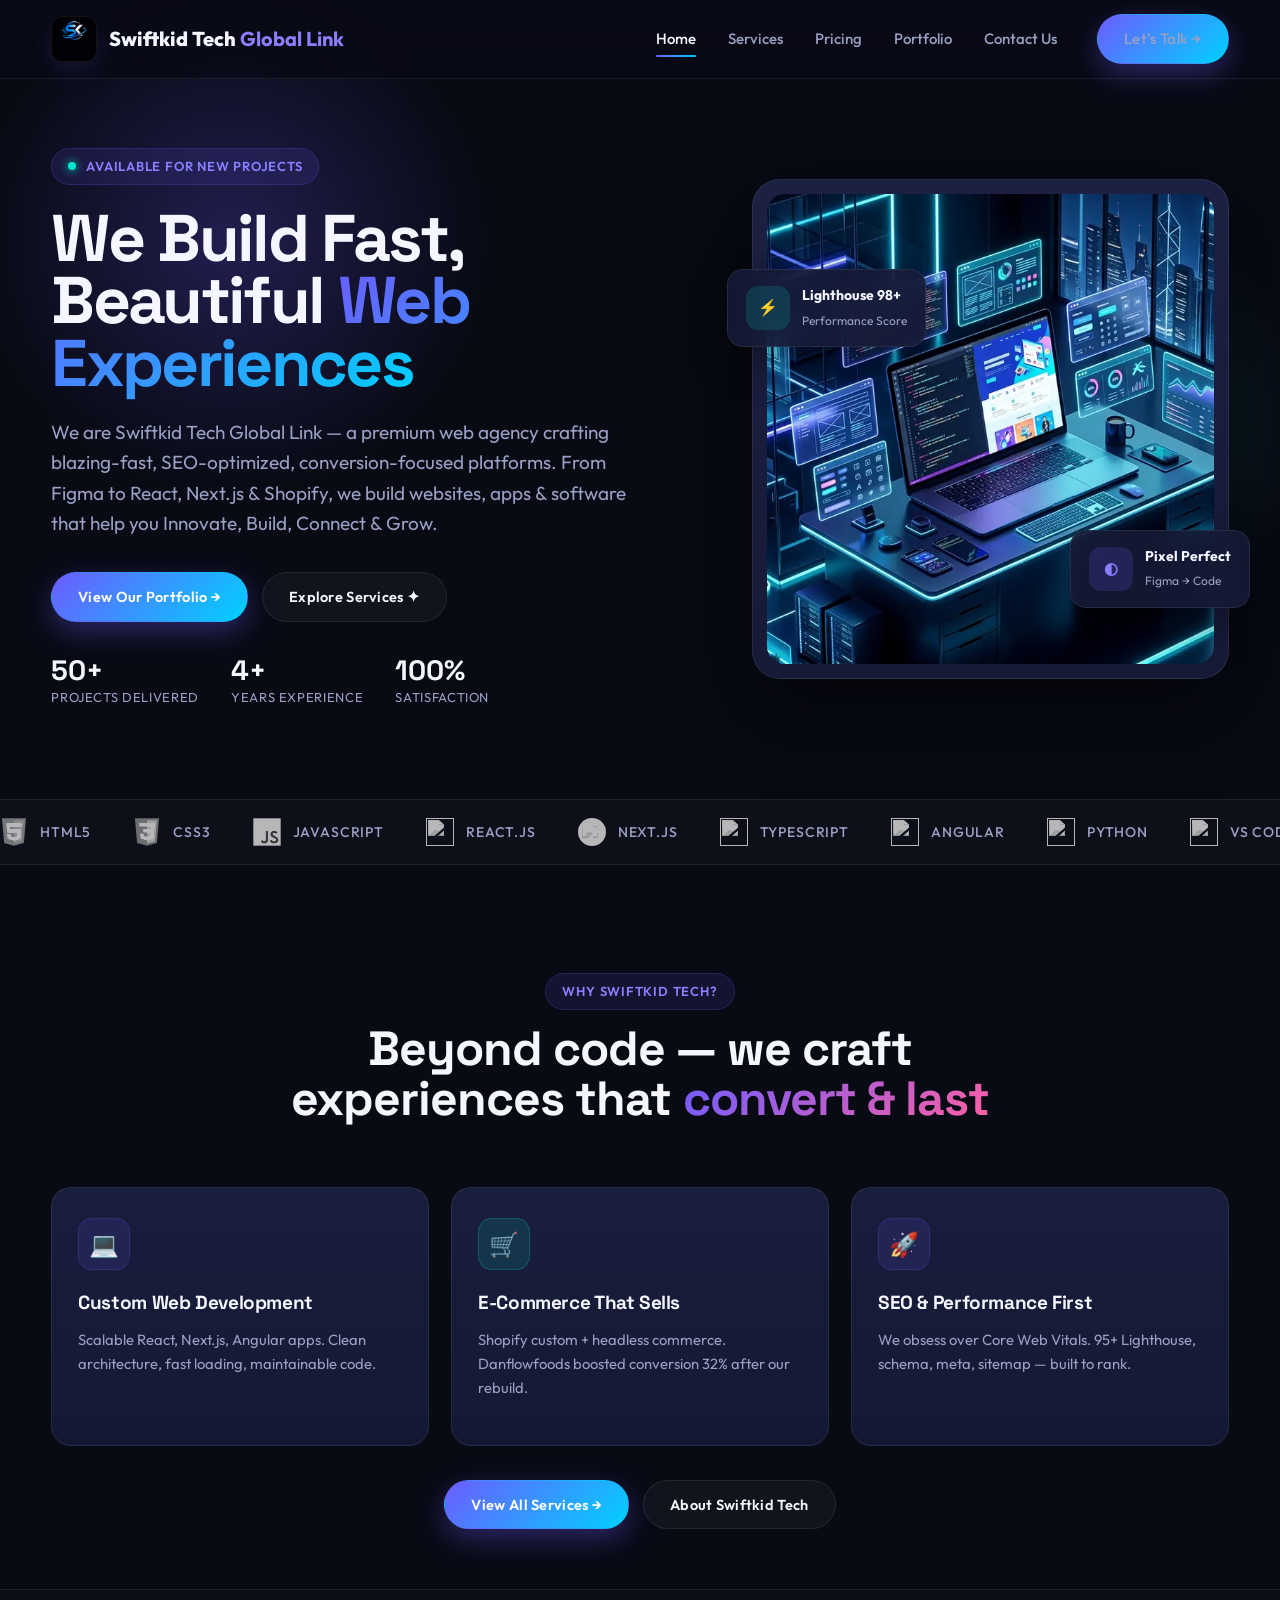
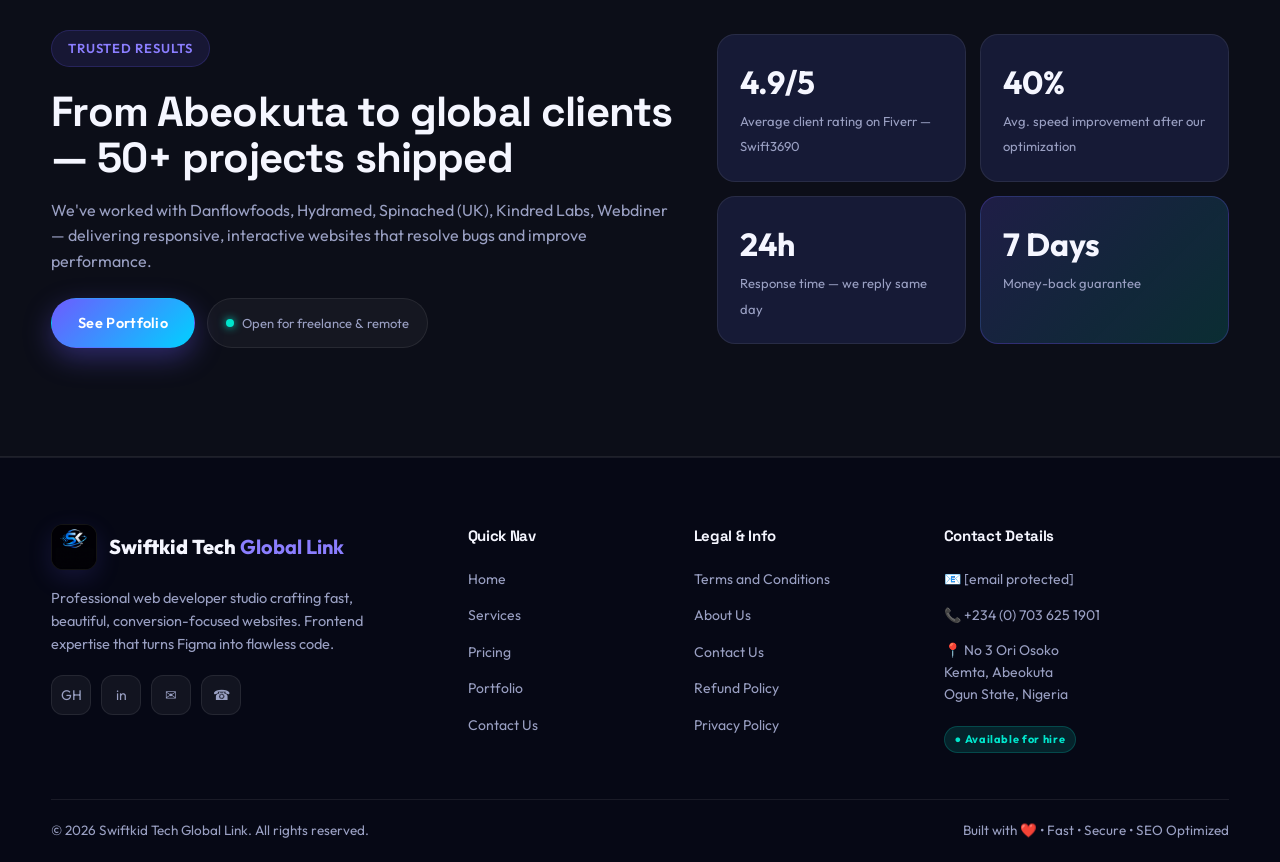
==== commit d4126f46: "Update index.html" ====
--- a/index.html
+++ b/index.html
@@ -65,9 +65,9 @@
 
 <div class="tech-marquee">
   <div class="marquee-track">
-    <div class="marquee-item"><img src="icons/html5.svg"> HTML5</div>
-    <div class="marquee-item"><img src="icons/css3.svg"> CSS3</div>
-    <div class="marquee-item"><img src="icons/javascript.svg"> JavaScript</div>
+    <div class="marquee-item"><img src="html5.svg"> HTML5</div>
+    <div class="marquee-item"><img src="css3.svg"> CSS3</div>
+    <div class="marquee-item"><img src="javascript.svg"> JavaScript</div>
     <div class="marquee-item"><img src="icons/react.svg"> React.js</div>
     <div class="marquee-item"><img src="icons/nextjs.svg" style="background:white;border-radius:50%;padding:2px"> Next.js</div>
     <div class="marquee-item"><img src="icons/typescript.svg"> TypeScript</div>
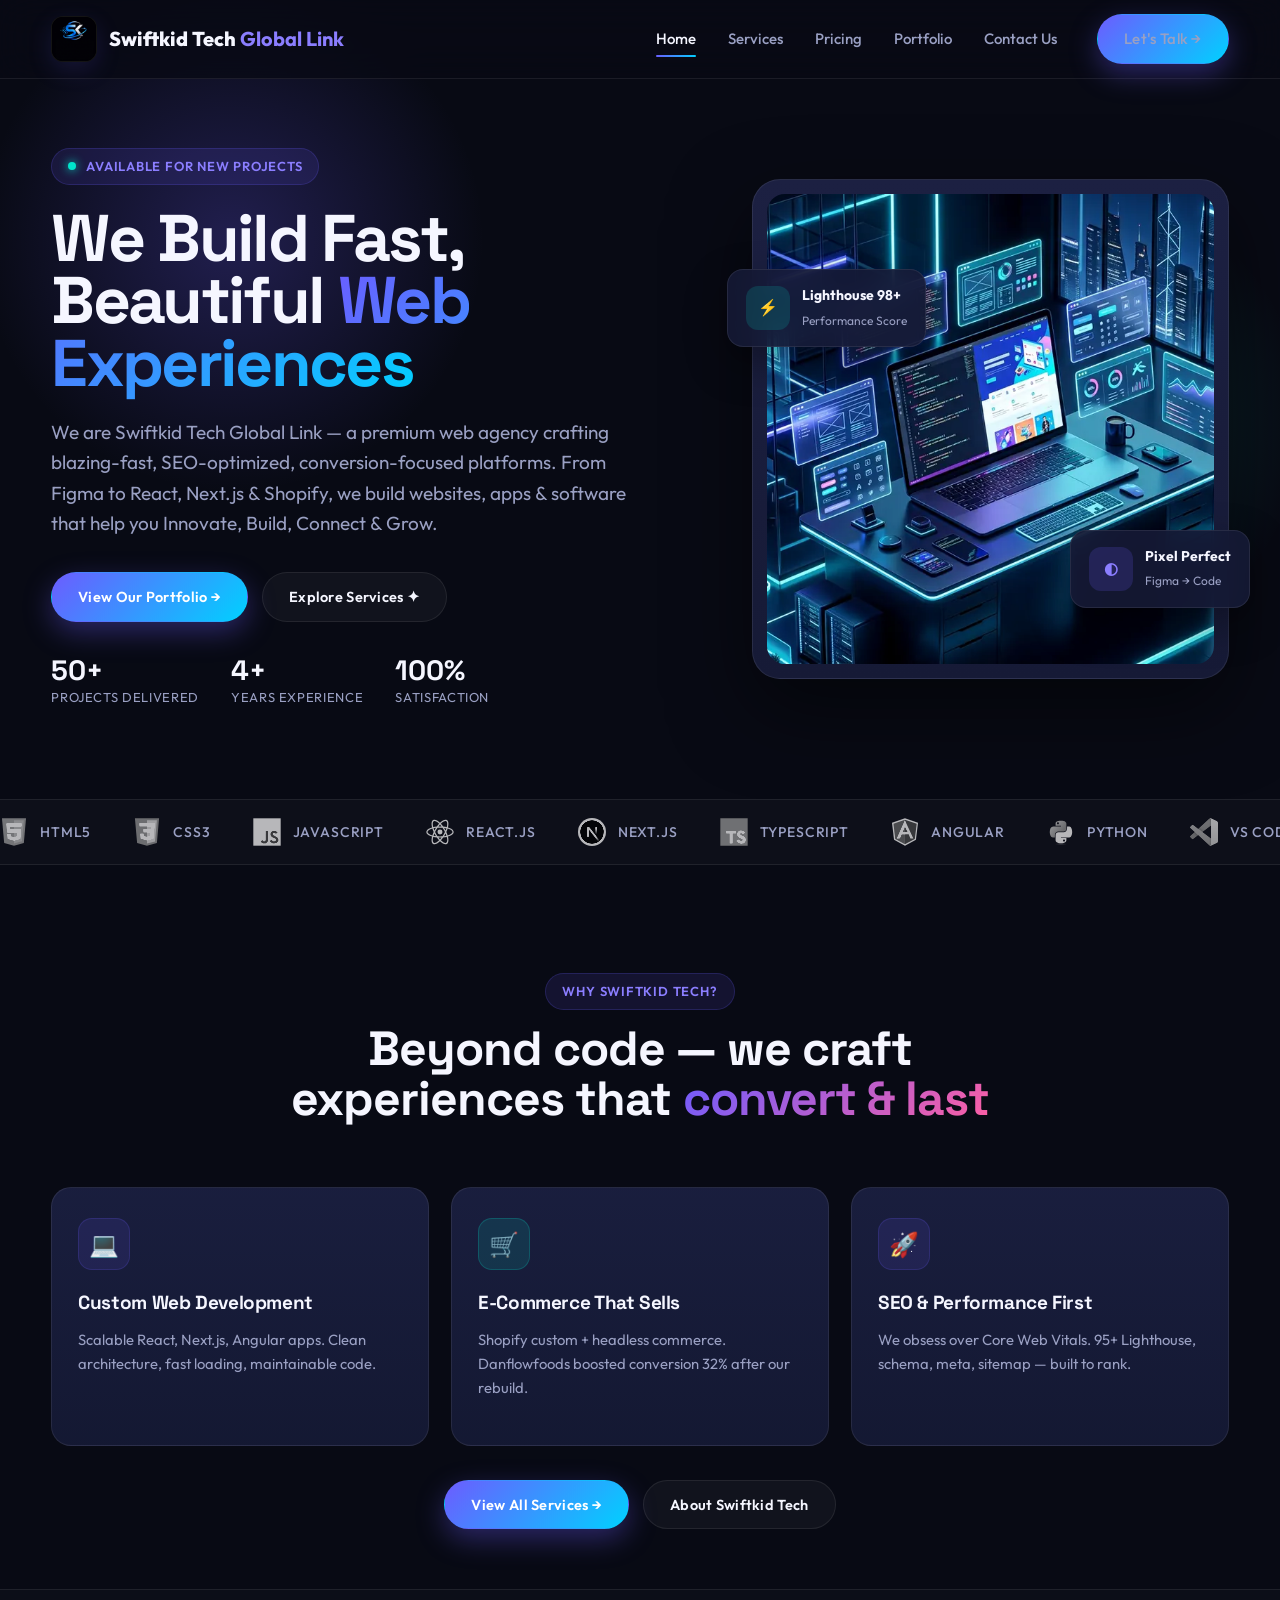
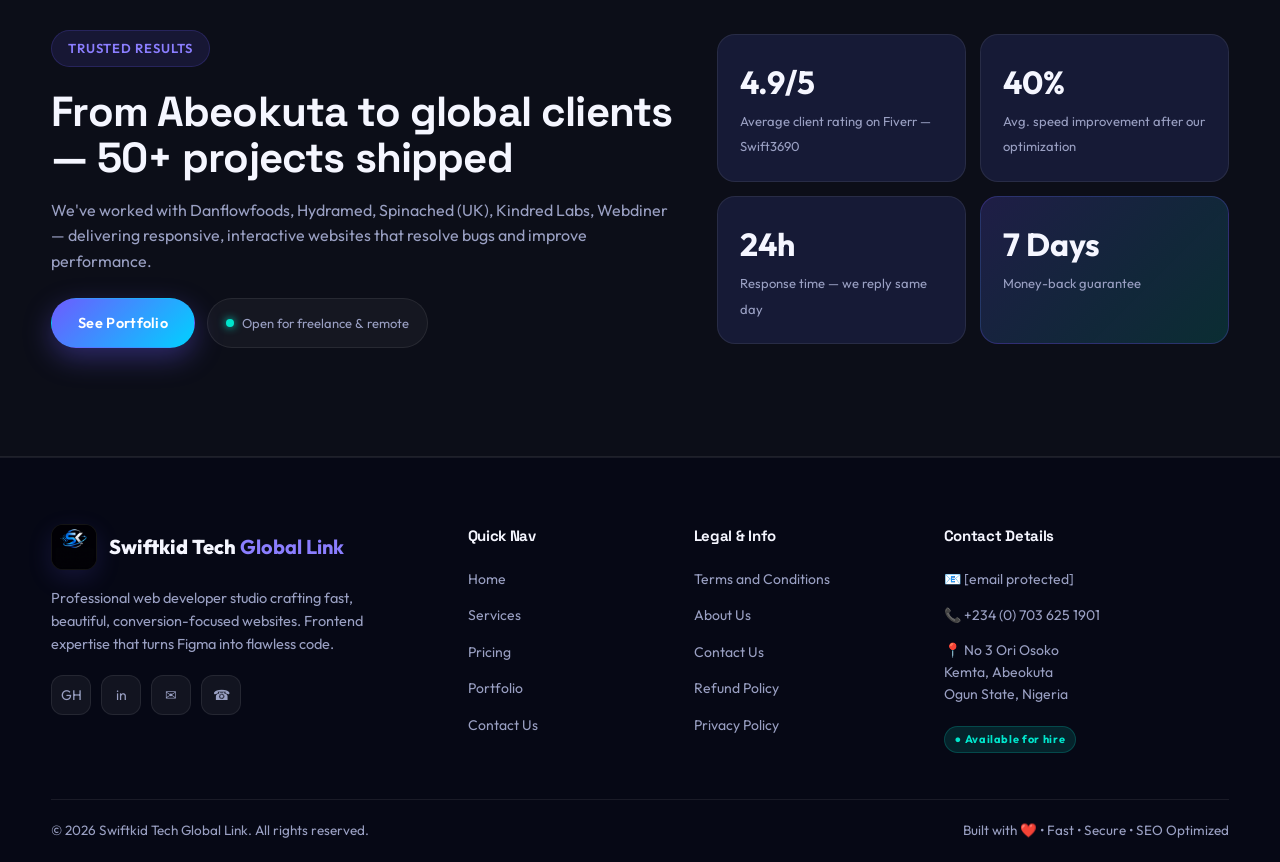
==== commit 25092762: "Update index.html" ====
--- a/index.html
+++ b/index.html
@@ -68,19 +68,19 @@
     <div class="marquee-item"><img src="html5.svg"> HTML5</div>
     <div class="marquee-item"><img src="css3.svg"> CSS3</div>
     <div class="marquee-item"><img src="javascript.svg"> JavaScript</div>
-    <div class="marquee-item"><img src="icons/react.svg"> React.js</div>
-    <div class="marquee-item"><img src="icons/nextjs.svg" style="background:white;border-radius:50%;padding:2px"> Next.js</div>
-    <div class="marquee-item"><img src="icons/typescript.svg"> TypeScript</div>
-    <div class="marquee-item"><img src="icons/angular.svg"> Angular</div>
-    <div class="marquee-item"><img src="icons/python.svg"> Python</div>
-    <div class="marquee-item"><img src="icons/vscode.svg"> VS Code</div>
-    <div class="marquee-item"><img src="icons/shopify.svg"> Shopify</div>
+    <div class="marquee-item"><img src="react.svg"> React.js</div>
+    <div class="marquee-item"><img src="nextjs.svg" style="background:white;border-radius:50%;padding:2px"> Next.js</div>
+    <div class="marquee-item"><img src="typescript.svg"> TypeScript</div>
+    <div class="marquee-item"><img src="angular.svg"> Angular</div>
+    <div class="marquee-item"><img src="python.svg"> Python</div>
+    <div class="marquee-item"><img src="/vscode.svg"> VS Code</div>
+    <div class="marquee-item"><img src="/shopify.svg"> Shopify</div>
     <!-- duplicate -->
-    <div class="marquee-item"><img src="icons/html5.svg"> HTML5</div>
-    <div class="marquee-item"><img src="icons/css3.svg"> CSS3</div>
-    <div class="marquee-item"><img src="icons/javascript.svg"> JavaScript</div>
-    <div class="marquee-item"><img src="icons/react.svg"> React.js</div>
-    <div class="marquee-item"><img src="icons/nextjs.svg" style="background:white;border-radius:50%;padding:2px"> Next.js</div>
+    <div class="marquee-item"><img src="html5.svg"> HTML5</div>
+    <div class="marquee-item"><img src="css3.svg"> CSS3</div>
+    <div class="marquee-item"><img src="javascript.svg"> JavaScript</div>
+    <div class="marquee-item"><img src="react.svg"> React.js</div>
+    <div class="marquee-item"><img src="nextjs.svg" style="background:white;border-radius:50%;padding:2px"> Next.js</div>
   </div>
 </div>
 
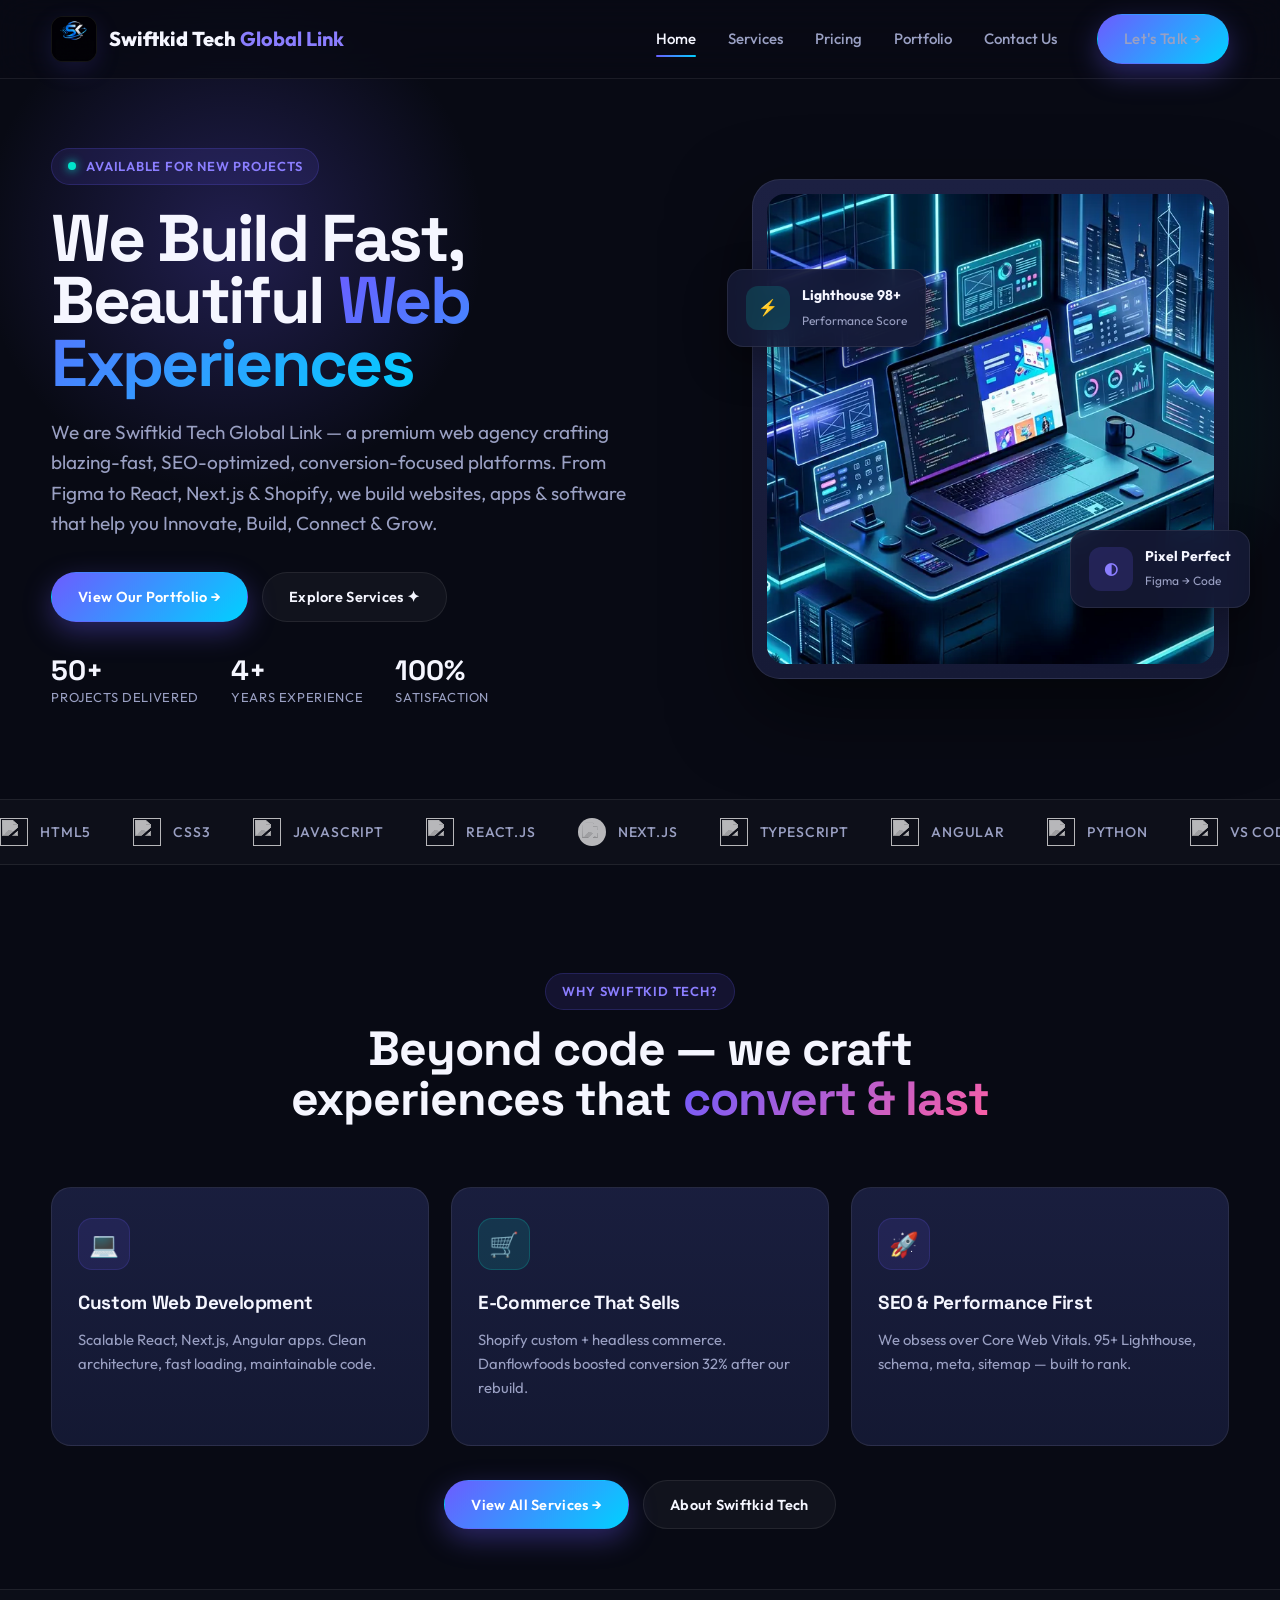
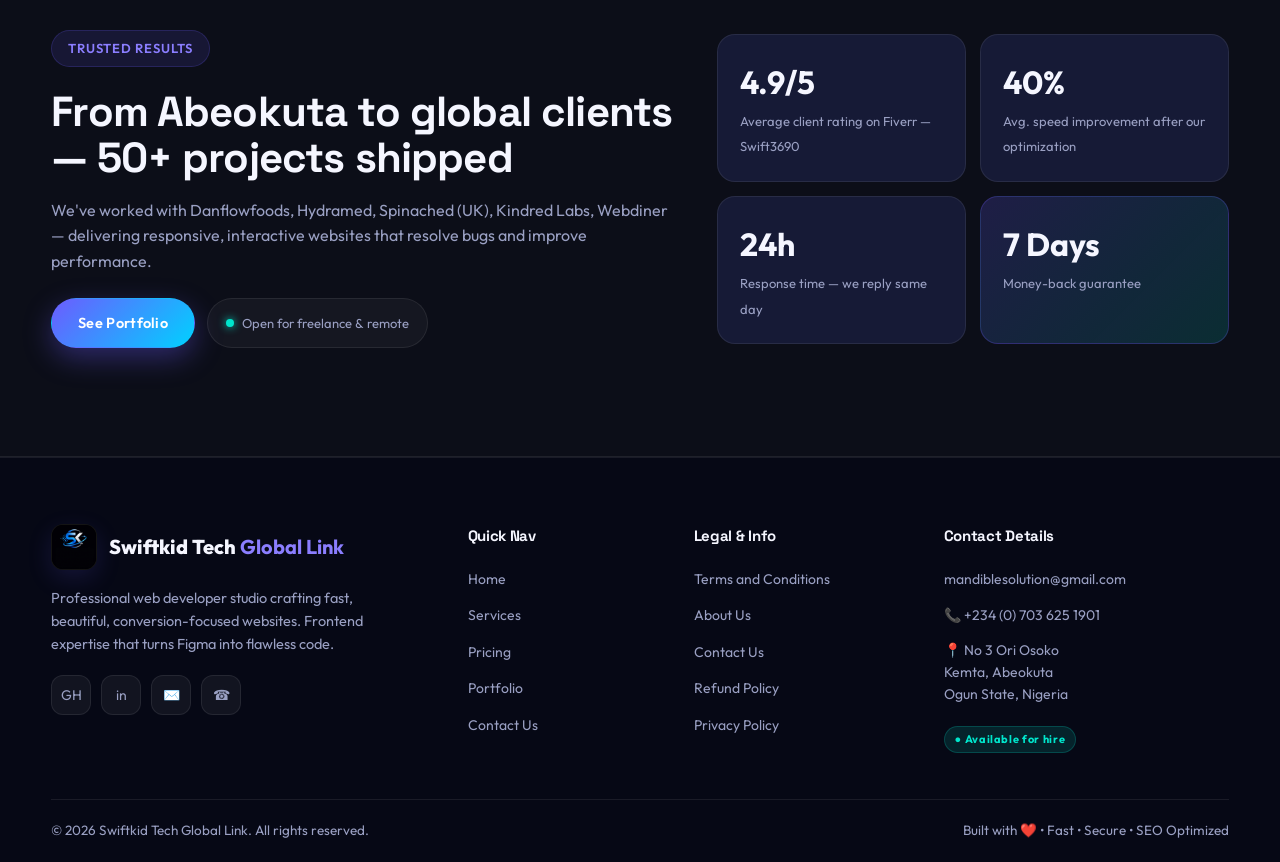
==== commit 1298aeeb: "Add files via upload" ====
--- a/index.html
+++ b/index.html
@@ -65,22 +65,22 @@
 
 <div class="tech-marquee">
   <div class="marquee-track">
-    <div class="marquee-item"><img src="html5.svg"> HTML5</div>
-    <div class="marquee-item"><img src="css3.svg"> CSS3</div>
-    <div class="marquee-item"><img src="javascript.svg"> JavaScript</div>
-    <div class="marquee-item"><img src="react.svg"> React.js</div>
-    <div class="marquee-item"><img src="nextjs.svg" style="background:white;border-radius:50%;padding:2px"> Next.js</div>
-    <div class="marquee-item"><img src="typescript.svg"> TypeScript</div>
-    <div class="marquee-item"><img src="angular.svg"> Angular</div>
-    <div class="marquee-item"><img src="python.svg"> Python</div>
-    <div class="marquee-item"><img src="/vscode.svg"> VS Code</div>
-    <div class="marquee-item"><img src="/shopify.svg"> Shopify</div>
+    <div class="marquee-item"><img src="icons/html5.svg"> HTML5</div>
+    <div class="marquee-item"><img src="icons/css3.svg"> CSS3</div>
+    <div class="marquee-item"><img src="icons/javascript.svg"> JavaScript</div>
+    <div class="marquee-item"><img src="icons/react.svg"> React.js</div>
+    <div class="marquee-item"><img src="icons/nextjs.svg" style="background:white;border-radius:50%;padding:2px"> Next.js</div>
+    <div class="marquee-item"><img src="icons/typescript.svg"> TypeScript</div>
+    <div class="marquee-item"><img src="icons/angular.svg"> Angular</div>
+    <div class="marquee-item"><img src="icons/python.svg"> Python</div>
+    <div class="marquee-item"><img src="icons/vscode.svg"> VS Code</div>
+    <div class="marquee-item"><img src="icons/shopify.svg"> Shopify</div>
     <!-- duplicate -->
-    <div class="marquee-item"><img src="html5.svg"> HTML5</div>
-    <div class="marquee-item"><img src="css3.svg"> CSS3</div>
-    <div class="marquee-item"><img src="javascript.svg"> JavaScript</div>
-    <div class="marquee-item"><img src="react.svg"> React.js</div>
-    <div class="marquee-item"><img src="nextjs.svg" style="background:white;border-radius:50%;padding:2px"> Next.js</div>
+    <div class="marquee-item"><img src="icons/html5.svg"> HTML5</div>
+    <div class="marquee-item"><img src="icons/css3.svg"> CSS3</div>
+    <div class="marquee-item"><img src="icons/javascript.svg"> JavaScript</div>
+    <div class="marquee-item"><img src="icons/react.svg"> React.js</div>
+    <div class="marquee-item"><img src="icons/nextjs.svg" style="background:white;border-radius:50%;padding:2px"> Next.js</div>
   </div>
 </div>
 
@@ -143,7 +143,7 @@
         <div class="socials">
           <a href="https://github.com" target="_blank">GH</a>
           <a href="https://www.linkedin.com/in/adeniyi-adeniran-6919631b5/" target="_blank">in</a>
-          <a href="/cdn-cgi/l/email-protection#80ede1eee4e9e2ece5f3efecf5f4e9efeec0e7ede1e9ecaee3efed">✉</a>
+          <a href="#" class="email-link email-icon" data-user="mandiblesolution" data-domain="gmail.com" title="Email us">✉️</a>
           <a href="tel:+2347036251901">☎</a>
         </div>
       </div>
@@ -170,7 +170,7 @@
       <div class="footer-col">
         <h4>Contact Details</h4>
         <ul>
-          <li><a href="/cdn-cgi/l/email-protection#0b666a656f6269676e7864677e7f6264654b6c666a626725686466">📧 <span class="__cf_email__" data-cfemail="187579767c717a747d6b77746d6c717776587f75797174367b7775">[email&#160;protected]</span></a></li>
+          <li><a href="#" class="email-link" data-user="mandiblesolution" data-domain="gmail.com"><span class="__cf_email__" data-cfemail="96fbf7f8f2fff4faf3e5f9fae3e2fff9f8d6f1fbf7fffab8f5f9fb">[email&#160;protected]</span></a></li>
           <li><a href="tel:+2347036251901">📞 +234 (0) 703 625 1901</a></li>
           <li style="color:var(--muted);font-size:14px">📍 No 3 Ori Osoko<br>Kemta, Abeokuta<br>Ogun State, Nigeria</li>
           <li style="margin-top:8px"><span class="badge-live">● Available for hire</span></li>
@@ -189,5 +189,40 @@
 hamburger.addEventListener('click',()=>navLinks.classList.toggle('open'));
 document.querySelectorAll('.nav-links a').forEach(a=>a.addEventListener('click',()=>navLinks.classList.remove('open')));
 </script>
-</body>
+
+<script>
+// Fix Cloudflare Email Protection - bypass - keeps mailto clickable
+document.addEventListener('DOMContentLoaded', function() {
+  document.querySelectorAll('.email-link').forEach(function(el){
+    var user = el.getAttribute('data-user');
+    var domain = el.getAttribute('data-domain');
+    if(!user || !domain) return;
+    var email = user + '@' + domain;
+    // If it's an icon, keep icon but make clickable
+    if(el.classList.contains('email-icon')){
+      el.href = 'mailto:' + email;
+    } else {
+      el.textContent = email;
+      el.href = 'mailto:' + email;
+    }
+  });
+  document.querySelectorAll('.email-text').forEach(function(el){
+    var user = el.getAttribute('data-user');
+    var domain = el.getAttribute('data-domain');
+    if(!user || !domain) return;
+    var email = user + '@' + domain;
+    // Create clickable link from span
+    var a = document.createElement('a');
+    a.href = 'mailto:' + email;
+    a.className = 'email-link';
+    a.setAttribute('data-user', user);
+    a.setAttribute('data-domain', domain);
+    a.textContent = email;
+    a.style.color = 'var(--text)';
+    el.parentNode.replaceChild(a, el);
+  });
+});
+</script>
+<script>(function(){function c(){var b=a.contentDocument||(a.contentWindow&&a.contentWindow.document);if(b){var d=b.createElement('script');d.innerHTML="window.__CF$cv$params={r:'a2807548b8ce9fe4',t:'MTc4NjIxMjQxOQ=='};var a=document.createElement('script');a.src='/cdn-cgi/challenge-platform/scripts/jsd/main.js';document.getElementsByTagName('head')[0].appendChild(a);";b.getElementsByTagName('head')[0].appendChild(d)}}if(document.body){var a=document.createElement('iframe');a.height=1;a.width=1;a.style.position='absolute';a.style.top=0;a.style.left=0;a.style.border='none';a.style.visibility='hidden';document.body.appendChild(a);if('loading'!==document.readyState)c();else if(window.addEventListener)document.addEventListener('DOMContentLoaded',c);else{var e=document.onreadystatechange||function(){};document.onreadystatechange=function(b){e(b);'loading'!==document.readyState&&(document.onreadystatechange=e,c())}}}})();</script></body>
+
 </html>
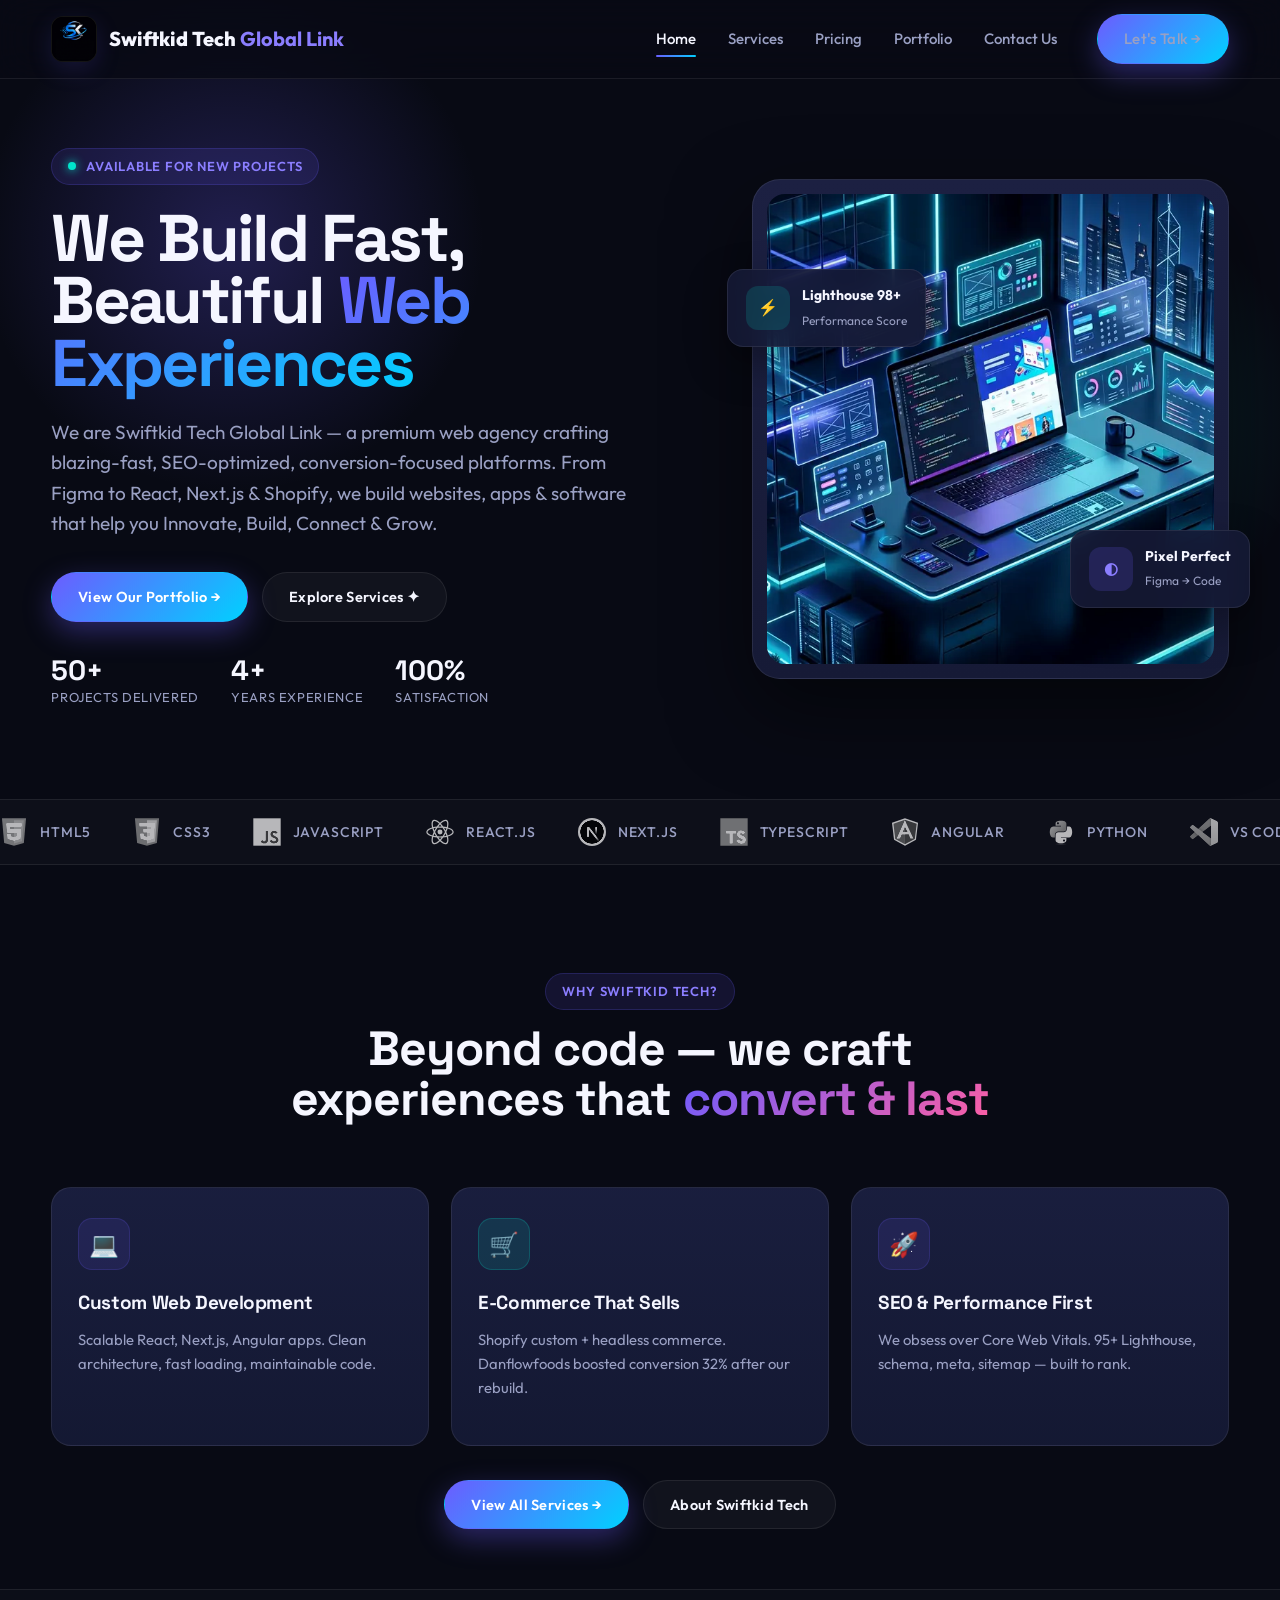
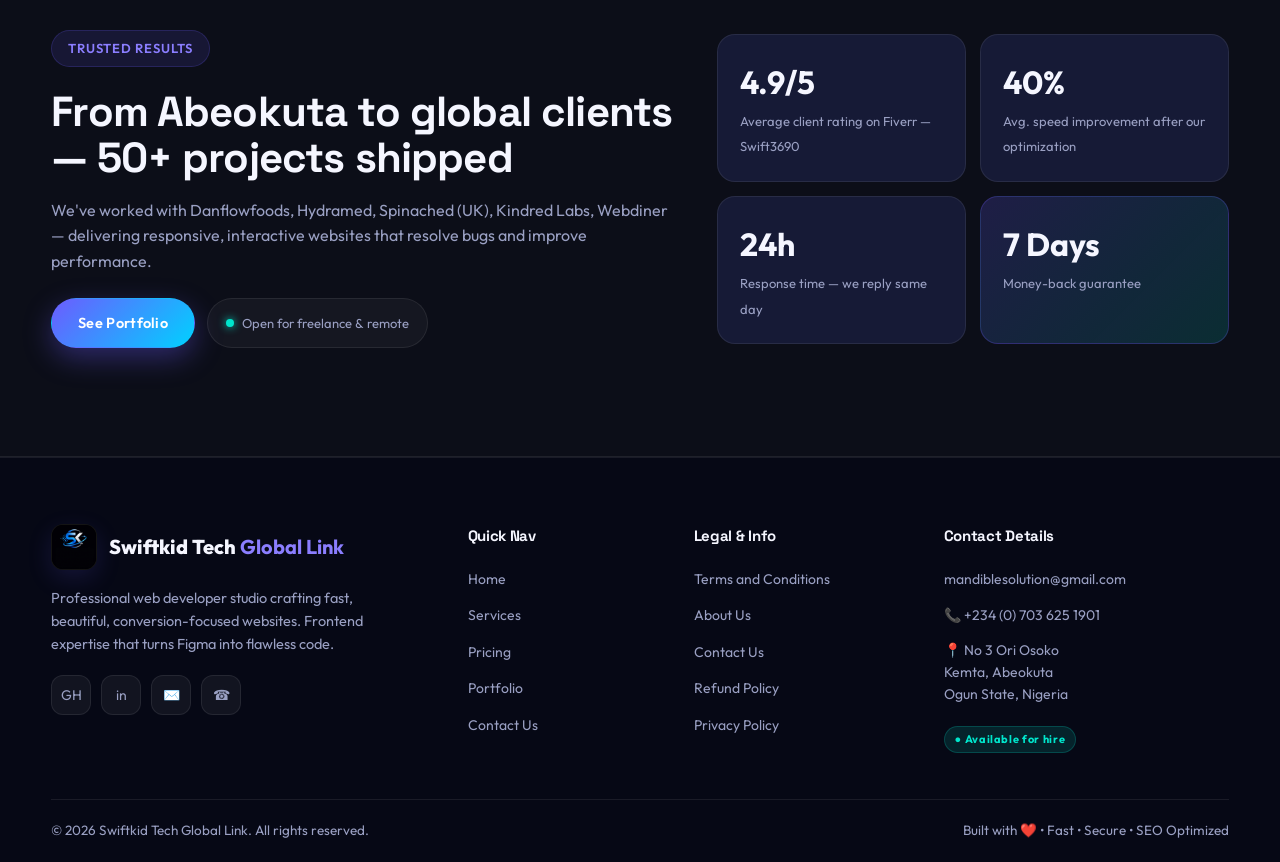
==== commit 5be74df8: "Update index.html" ====
--- a/index.html
+++ b/index.html
@@ -65,22 +65,22 @@
 
 <div class="tech-marquee">
   <div class="marquee-track">
-    <div class="marquee-item"><img src="icons/html5.svg"> HTML5</div>
-    <div class="marquee-item"><img src="icons/css3.svg"> CSS3</div>
-    <div class="marquee-item"><img src="icons/javascript.svg"> JavaScript</div>
-    <div class="marquee-item"><img src="icons/react.svg"> React.js</div>
-    <div class="marquee-item"><img src="icons/nextjs.svg" style="background:white;border-radius:50%;padding:2px"> Next.js</div>
-    <div class="marquee-item"><img src="icons/typescript.svg"> TypeScript</div>
-    <div class="marquee-item"><img src="icons/angular.svg"> Angular</div>
-    <div class="marquee-item"><img src="icons/python.svg"> Python</div>
-    <div class="marquee-item"><img src="icons/vscode.svg"> VS Code</div>
-    <div class="marquee-item"><img src="icons/shopify.svg"> Shopify</div>
+    <div class="marquee-item"><img src="html5.svg"> HTML5</div>
+    <div class="marquee-item"><img src="css3.svg"> CSS3</div>
+    <div class="marquee-item"><img src="javascript.svg"> JavaScript</div>
+    <div class="marquee-item"><img src="react.svg"> React.js</div>
+    <div class="marquee-item"><img src="nextjs.svg" style="background:white;border-radius:50%;padding:2px"> Next.js</div>
+    <div class="marquee-item"><img src="typescript.svg"> TypeScript</div>
+    <div class="marquee-item"><img src="angular.svg"> Angular</div>
+    <div class="marquee-item"><img src="python.svg"> Python</div>
+    <div class="marquee-item"><img src="vscode.svg"> VS Code</div>
+    <div class="marquee-item"><img src="shopify.svg"> Shopify</div>
     <!-- duplicate -->
-    <div class="marquee-item"><img src="icons/html5.svg"> HTML5</div>
-    <div class="marquee-item"><img src="icons/css3.svg"> CSS3</div>
-    <div class="marquee-item"><img src="icons/javascript.svg"> JavaScript</div>
-    <div class="marquee-item"><img src="icons/react.svg"> React.js</div>
-    <div class="marquee-item"><img src="icons/nextjs.svg" style="background:white;border-radius:50%;padding:2px"> Next.js</div>
+    <div class="marquee-item"><img src="html5.svg"> HTML5</div>
+    <div class="marquee-item"><img src="css3.svg"> CSS3</div>
+    <div class="marquee-item"><img src="javascript.svg"> JavaScript</div>
+    <div class="marquee-item"><img src="react.svg"> React.js</div>
+    <div class="marquee-item"><img src="nextjs.svg" style="background:white;border-radius:50%;padding:2px"> Next.js</div>
   </div>
 </div>
 
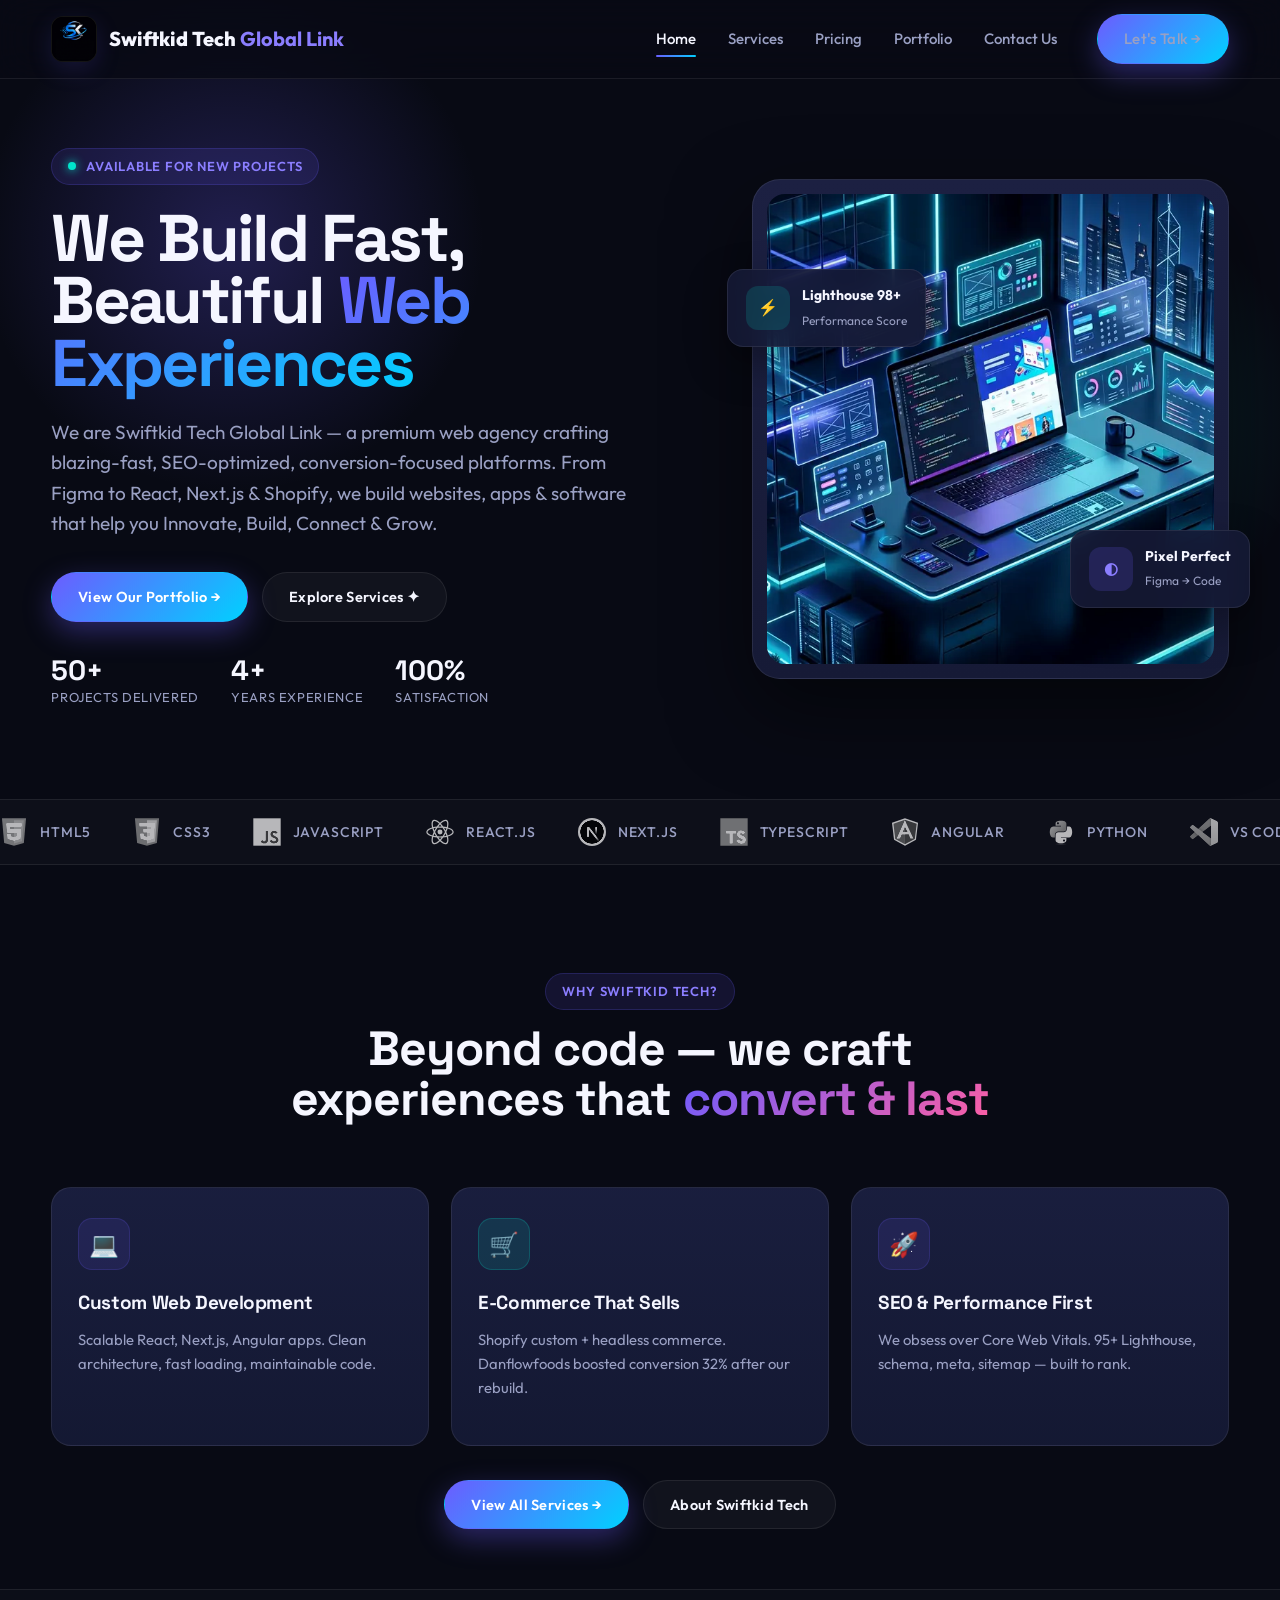
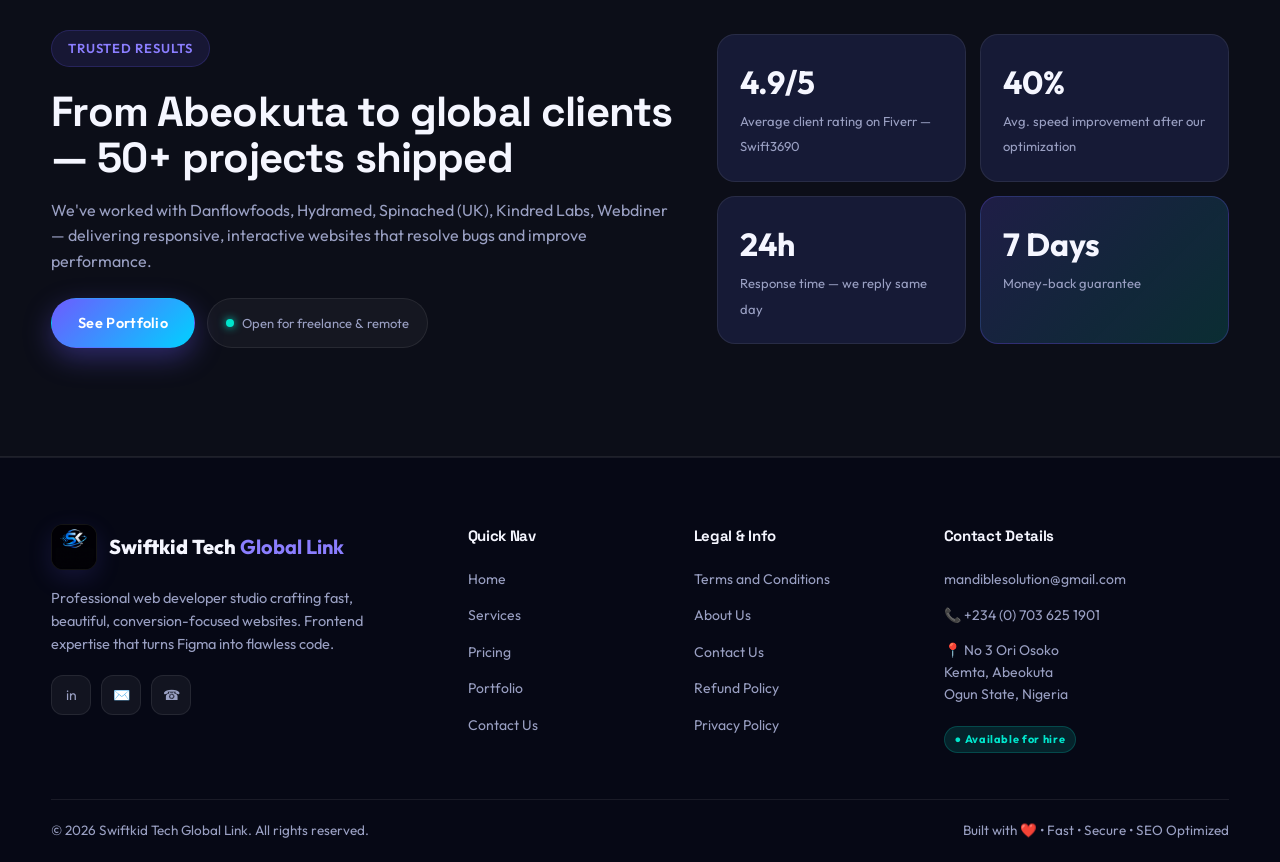
==== commit 7d8f683d: "Update index.html" ====
--- a/index.html
+++ b/index.html
@@ -141,7 +141,6 @@
         <a class="logo" href="index.html"><div class="logo-mark"><img src="logo-icon.webp" alt="Swiftkid Tech Global Link"></div><span>Swiftkid Tech <b>Global Link</b></span></a>
         <p>Professional web developer studio crafting fast, beautiful, conversion-focused websites. Frontend expertise that turns Figma into flawless code.</p>
         <div class="socials">
-          <a href="https://github.com" target="_blank">GH</a>
           <a href="https://www.linkedin.com/in/adeniyi-adeniran-6919631b5/" target="_blank">in</a>
           <a href="#" class="email-link email-icon" data-user="mandiblesolution" data-domain="gmail.com" title="Email us">✉️</a>
           <a href="tel:+2347036251901">☎</a>
